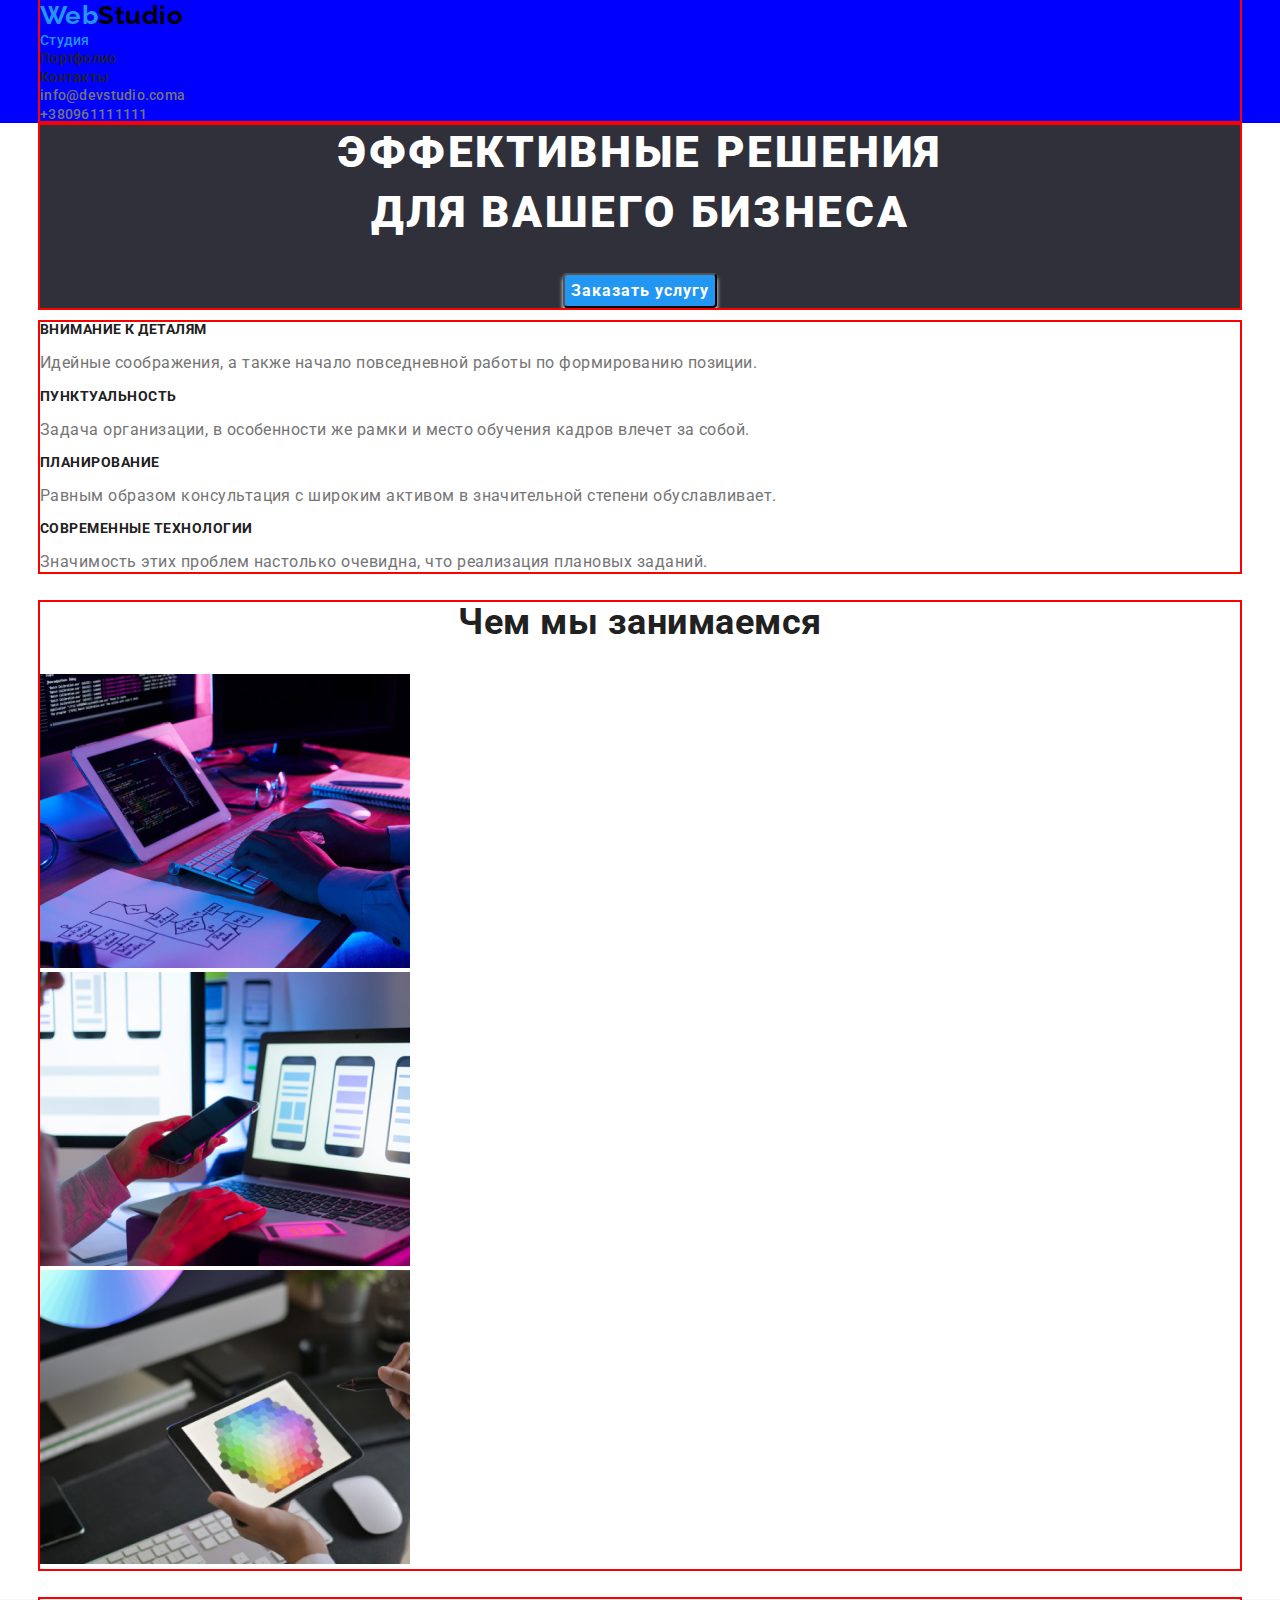
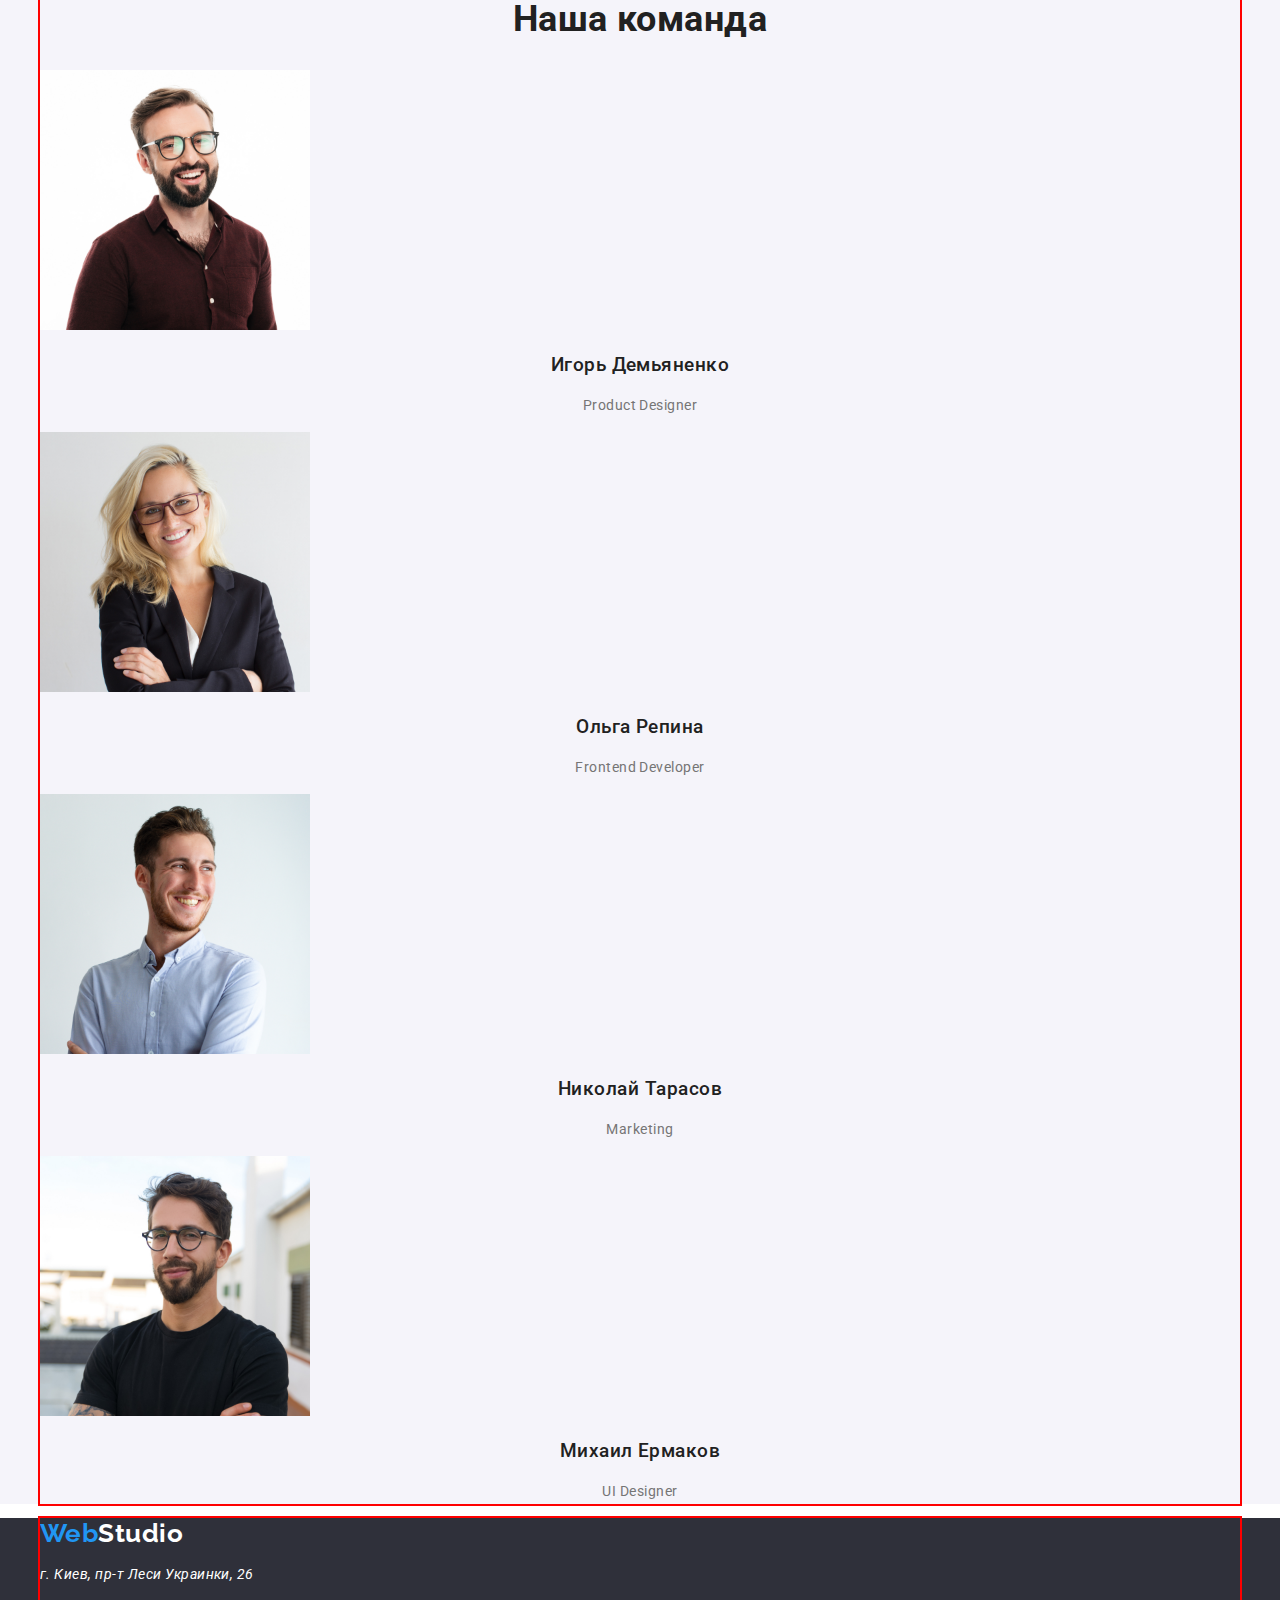
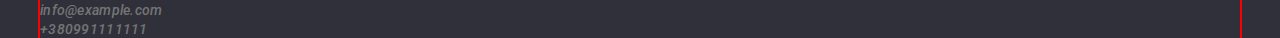
==== index.html @ 837dfc5b "делает первую часть дз 3" ====
<!DOCTYPE html>
<html lang="ru">

<head>
    <meta charset="UTF-8">
    <meta http-equiv="X-UA-Compatible" content="IE=edge">
    <meta name="viewport" content="width=device-width, initial-scale=1.0">
    <title>Document</title>
    <link href="https://fonts.googleapis.com/css2?family=Raleway:wght@700&family=Roboto:wght@400;500;700;900&display=swap"
      rel="stylesheet">

    <link rel="stylesheet" href="https://cdnjs.cloudflare.com/ajax/libs/modern-normalize/0.2.0/modern-normalize.min.css">
    <link rel="preconnect" href="https://fonts.gstatic.com">
    <link rel="stylesheet" href="css/styles.css">
</head>

<body>
    <!--Шапка сайта-->
  <header class="page-header">
    <div class="container">
    <nav>
      <a class="logo" href="./index.html">Web<span class="logo-studio-black">Studio</span></a>
        <ul class="list-nav">
          <li><a class="current" href="./portfolio.html">Студия</a></li>
          <li><a href="./portfolio.html">Портфолио</a></li>
          <li><a href="">Контакты</a></li>
        </ul>
    </nav>
    
        <ul class="contact-nav">
          <li><a href="mailto:info@devstudio.coma">info@devstudio.coma</a></li>
          <li><a href="tel:+380961111111">+380961111111</a></li>
        </ul>
    </div>
  </header>
    <!--Первая секция. Эффективные решения-->
  <main>
    <div class="container">

    <section class="section">
      
      <h1 class="section-hero">Эффективные решения <br />для вашего бизнеса</h1>
				<button class="section-button" type="button" >Заказать услугу</button>
      </div>
    </section>
    <section class="main-section">
            <!--Вторая секция. Наши особености-->
      <div class="container">
            <h2 class="visually-hidden">Наши особености</h2>
        <ul>
          <li>
            <h3 class="main-title">Внимание к деталям</h3>
              <p>
                Идейные соображения, а также начало повседневной работы по формированию позиции.
              </p>
          </li>
          <li>
            <h3 class="main-title">Пунктуальность</h3>
              <p>
                Задача организации, в особенности же рамки и место обучения кадров влечет за собой.
              </p>
          </li>
          <li>
            <h3 class="main-title">Планирование</h3>
              <p>
                Равным образом консультация с широким активом в значительной степени обуславливает.
              </p>
          </li>
          <li>
            <h3 class="main-title">Современные технологии</h3>
              <p>
                Значимость этих проблем настолько очевидна, что реализация плановых заданий.
              </p>
          </li>
        </ul>
      </div>
    </section>
        <!--Третья секция. Чем мы занимаемся-->
    <section >
      <div class="container">
      <h2 class="title-command">Чем мы занимаемся</h2>
        <ul>
          <li>
            <img src="imeges/box.1.png" alt="man working" width="370">
          </li>
          <li>
            <img src="imeges/box.2.png" alt="telephone in hand" width="370">
          </li>
            <li>
          	<img src="imeges/box.3.png" alt="draw in a gadget" width="370">
            </li>
        </ul>
      </div>
    </section>
      <!--Четвёртая секция. Наша команда-->
    <section class="section-command">
      <div class="container">
      <h2  class="title-command">Наша команда</h2>
				<ul>
						<li>
          		<img src="imeges/img.jpg" alt="Designer" width="270">
							<h3 class="title-name">Игорь Демьяненко</h3>
              <p class="list-name">Product Designer</p>
						</li>
						<li>
              <img src="imeges/img(1).jpg" alt="Frontend" width="270">
              <h3 class="title-name">Ольга Репина</h3>
              <p class="list-name">Frontend Developer</p>
						</li>
						<li>
              <img src="imeges/img(2).jpg" alt="Marketing" width="270">
              <h3 class="title-name">Николай Тарасов</h3>
              <p class="list-name">Marketing</p>
						</li>
						<li>
              <img src="imeges/img(3).jpg" alt="Designer" width="270">
              <h3 class="title-name">Михаил Ермаков</h3>
              <p class="list-name">UI Designer</p>
						</li>
				</ul>
      </div>
    </section>
    </main>
    <!--Футер-->
    <footer class="footer-color">
      <div class="container">
      <a class="logo" href="./index.html">Web<span class="logo-studio-white">Studio</span></a>
    
      <address class="contact-nav-color">
        <p>г. Киев, пр-т Леси Украинки, 26</p>
        <ul class="contact-nav footer">
          <li><a href="mailto:info@example.com">info@example.com</a></li>
          <li><a href="tel:+380991111111">+380991111111</a></li>
        </ul>
      </div>
      </address>
    </footer>
</body>

</html>
---- css/styles.css ----
:root {
  --main-text-color: #757575;
  --title-color: #212121;
  --bg-color: #ffffff;
  --accent-link-color: #2196f3;
  --bg-color-section: #2f303a;
  --button-color: #f5f4fa;
  --bg-adress-color: rgba(255, 255, 255, 0.6);
  --logo-header-color: #000;
}



body {
  font-family: "Roboto", sans-serif;
  font-style: normal;
  letter-spacing: 0.03em;
  font-size: 16px;
  font-weight: 400;
  background-color: var(--bg-color);
}


ul {
  padding: 0%;
  margin: 0%;
  list-style: none;
}
/* header */
.logo {
  font-family: Raleway;
  font-style: normal;
  font-weight: 700;
  font-size: 26px;
  line-height: 1.19;
  text-decoration: none;
  color: var(--accent-link-color);
}

.container {
  margin-left:  auto;
  margin-right: auto;
  width: 1200px;
  outline: 2px solid red;

}

.page-header {
  background-color: blue;
}

.logo-studio-black {
  color: var(--logo-header-color);
}

.logo-studio-white {
  color: var(--bg-color);
}

.list-nav a,
.contact-nav a {
  font-weight: 500;
  font-size: 14px;
  line-height: 1.14;
  letter-spacing: 0.02em;
  text-decoration-line: none;
}

.list-nav a {
  color: var(--title-color);
}

.contact-nav a {
  color: var(--main-text-color);
}

.visually-hidden {
  position: absolute !important;
  clip: rect(1px 1px 1px 1px);
  clip: rect(1px, 1px, 1px, 1px);
  padding: 0 !important;
  border: 0 !important;
  height: 1px !important;
  width: 1px !important;
  overflow: hidden;
}

.list-nav a:hover,
.list-nav a:focus {
  color: var(--accent-link-color);
}

.contact-nav a:hover,
.contact-nav a:focus {
  color: var(--accent-link-color);
}

.item-button button:hover,
.item-button button:focus {
  color: var(--bg-color);
  background-color: var(--accent-link-color);
}

.list-nav .current {
  color: var(--accent-link-color);
}

/* main section */
.section {
  background-color: var(--bg-color-section);
  color: var(--bg-color);
}

.section-hero {
  margin-top: 0%;
  margin-bottom: 30px;
  font-weight: 900;
  font-size: 44px;
  line-height: 1.36;
  text-align: center;
  letter-spacing: 0.06em;
  text-transform: uppercase;
}

.section-button {
  margin-left: auto;
  margin-right: auto;
  font-weight: 700;
  line-height: 1.87;
  display: flex;
  align-items: center;
  text-align: center;
  letter-spacing: 0.06em;
  box-shadow: 0px 4px 4px;
  border-radius: 4px;
  color: var(--bg-color);
  background: var(--accent-link-color);
}

.main-section {
  color: var(--main-text-color);
}

.section-command {
  background-color: var(--button-color);
}

.title-command {
  font-weight: 700;
  font-size: 36px;
  line-height: 1.166;
  text-align: center;
  color: var(--title-color);
}

.main-title {
  font-weight: 700;
  font-size: 14px;
  line-height: 1.14;

  text-transform: uppercase;
  color: var(--title-color);
}

.title-name {
  font-weight: 500;
  line-height: 1.187;
  text-align: center;
  color: var(--title-color);
}

.item-name {
  font-weight: 700;
  font-size: 18px;
  line-height: 2;
  letter-spacing: 0.06em;
  color: var(--title-color);
}

.list-name {
  font-size: 14px;
  line-height: 1.71;
  text-align: center;
  color: var(--main-text-color);
}

.item-name > p {
  line-height: 1.87;
  color: var(--main-text-color);
}

/* button  */
.sektion-button [type="button"] {
  font-weight: 700;
  line-height: 1.87;
  display: flex;
  align-items: center;
  text-align: center;
  letter-spacing: 0.06em;
  text-decoration-line: none;
  color: var(--title-color);
  background-color: var(--button-color);
}

button {
  cursor: pointer;
}

.item-button .button {
  display: inline-block;
  font-weight: 500;
  line-height: 1.62;
  text-align: center;
  color: var(--title-color);
  background-color: var(--button-color);
}

.button:hover,
.button:focus {
  color: var(--button-color);
  background-color: var(--accent-link-color);
}
/*footer*/

.footer-color {
  background-color: var(--bg-color-section);
}

.logo p {
  color: var(--button-color);
}

.contact-nav-color p {
  font-size: 14px;
  line-height: 1.71;
  color: var(--bg-color);
}
.contact-nav .footer {
  color: var(--bg-adress-color);
}
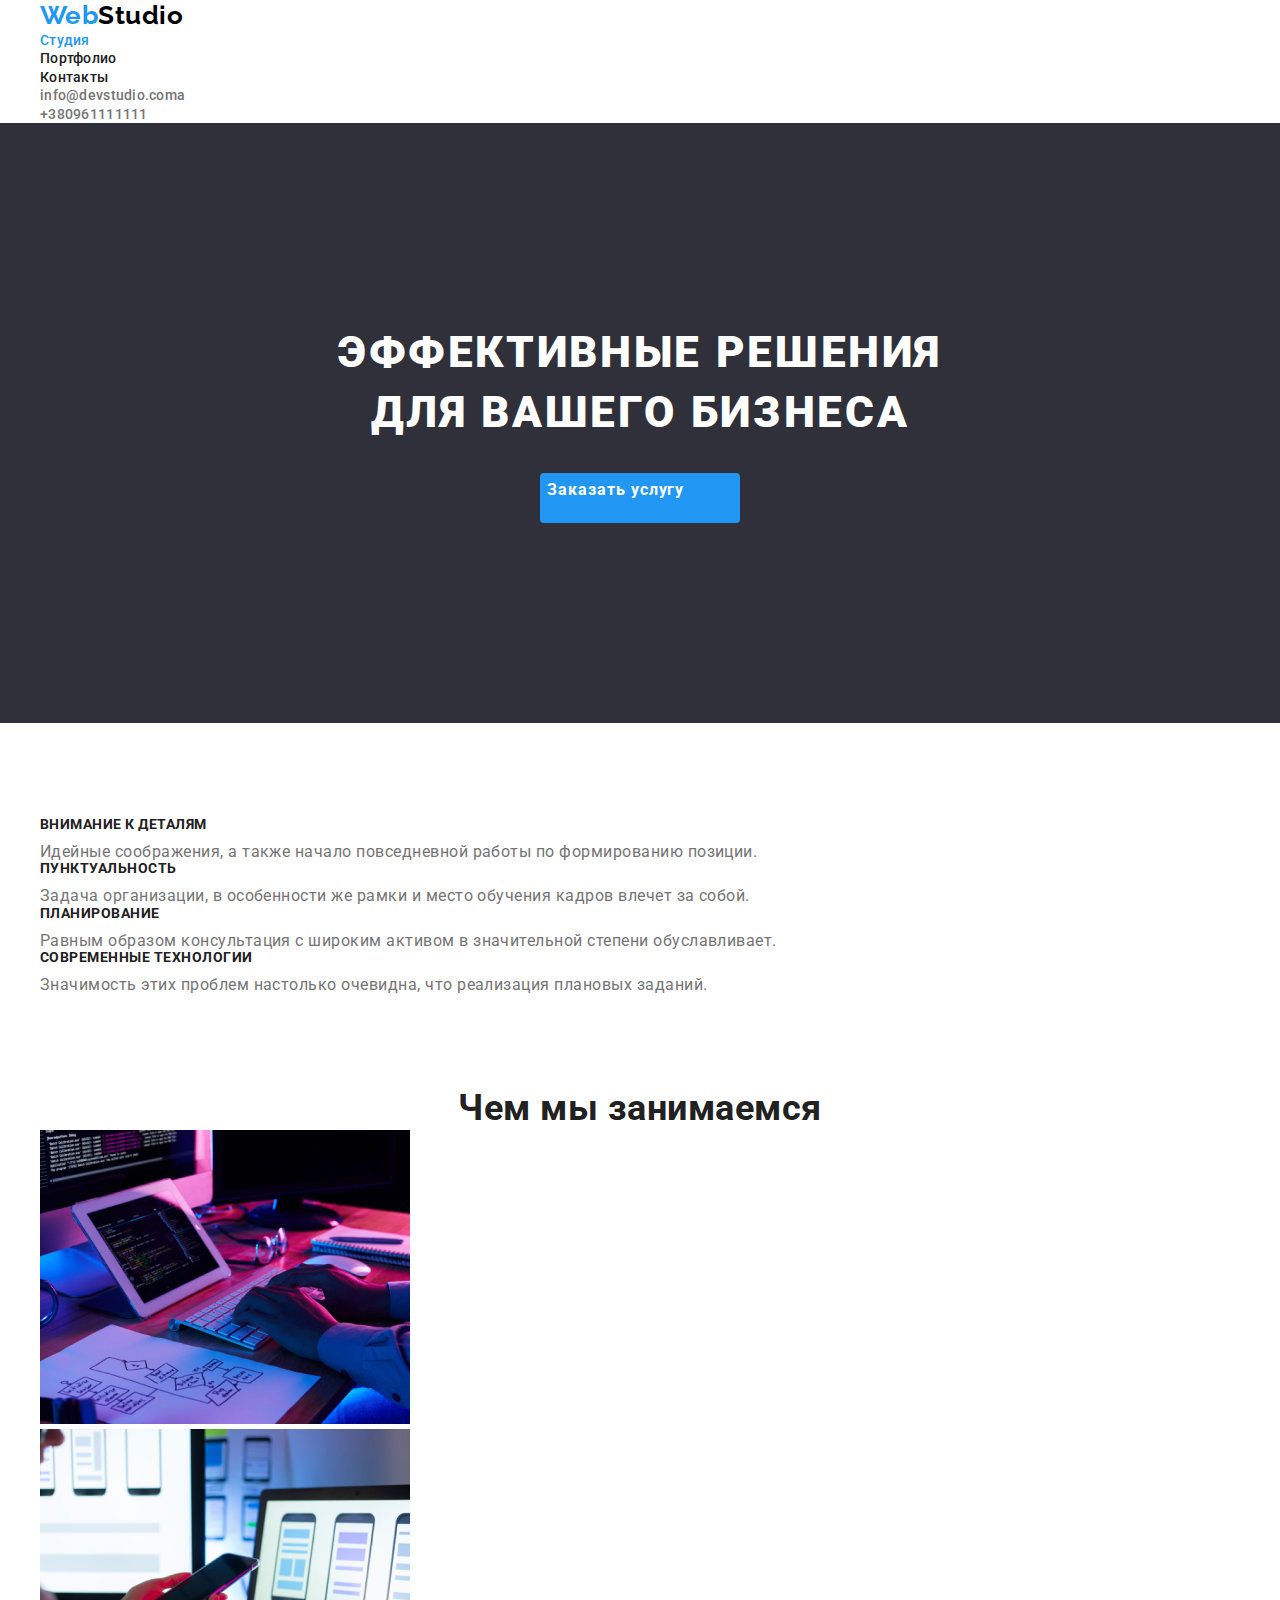
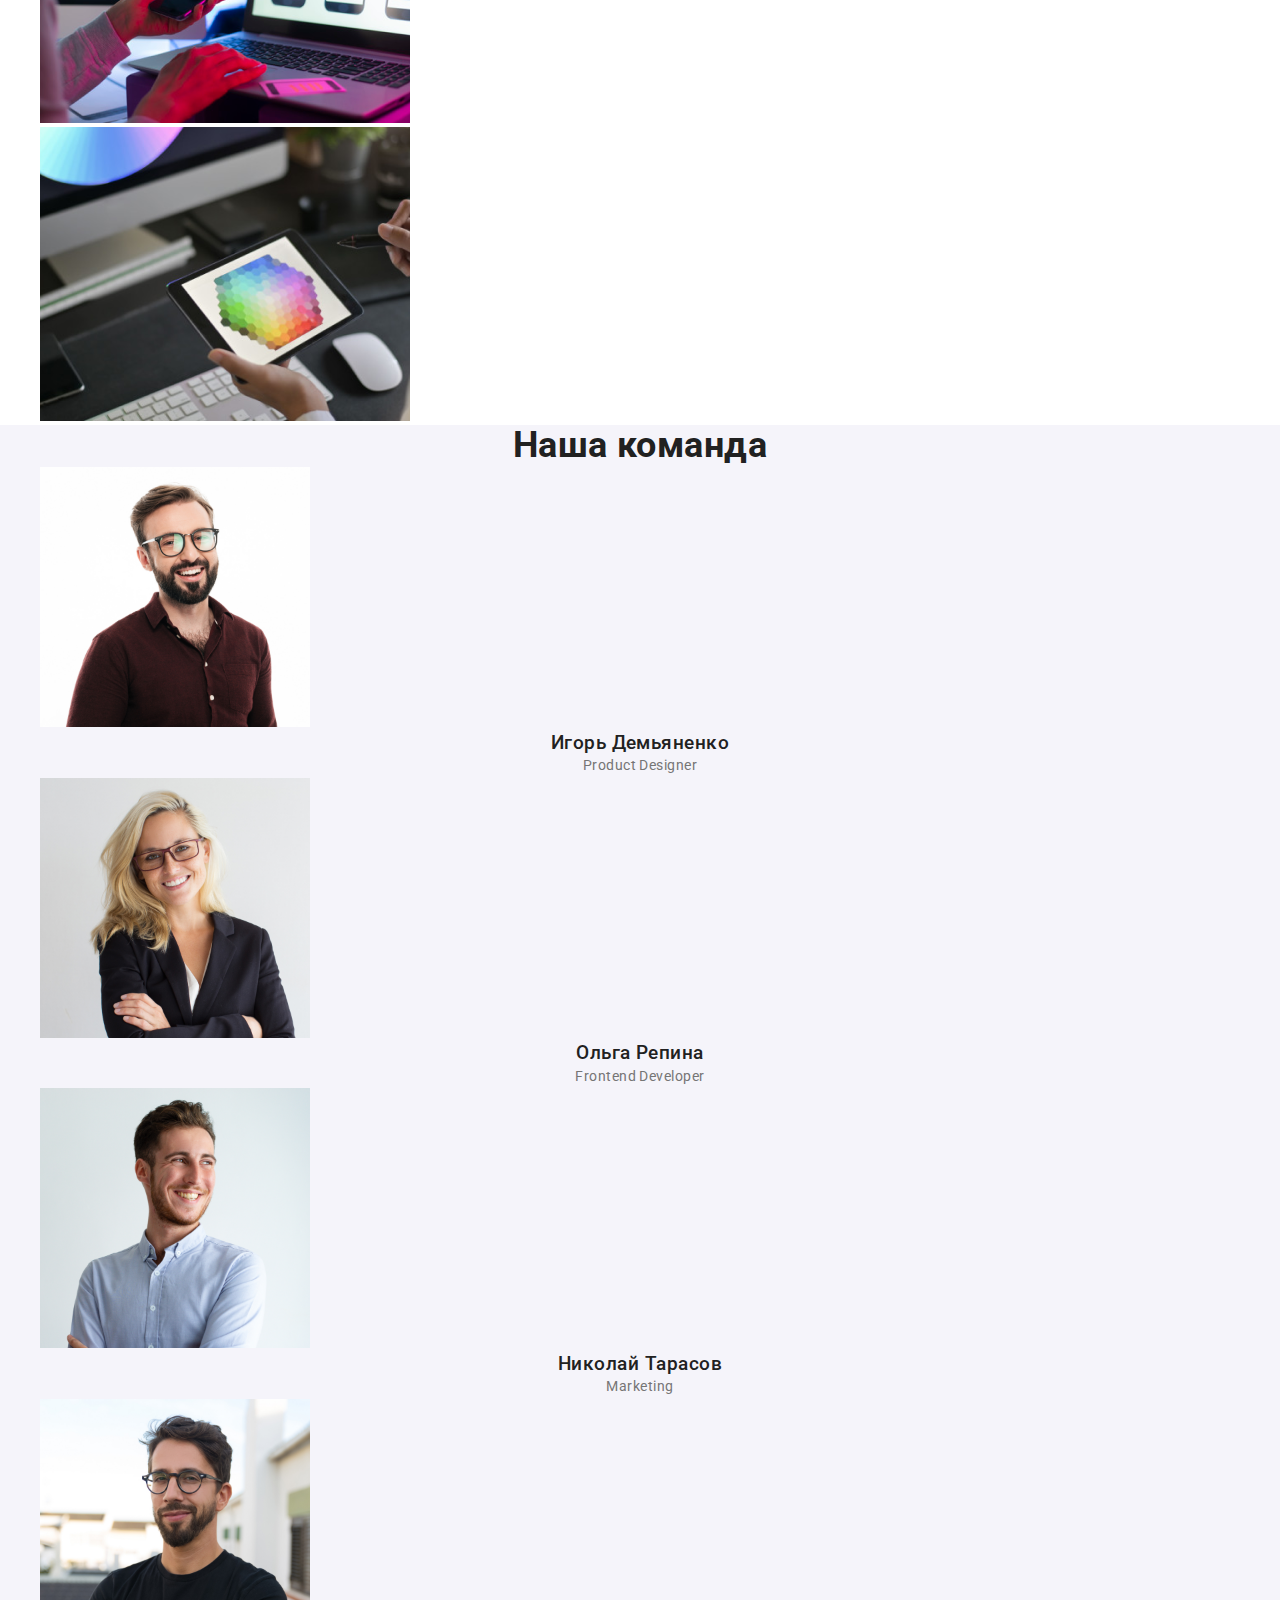
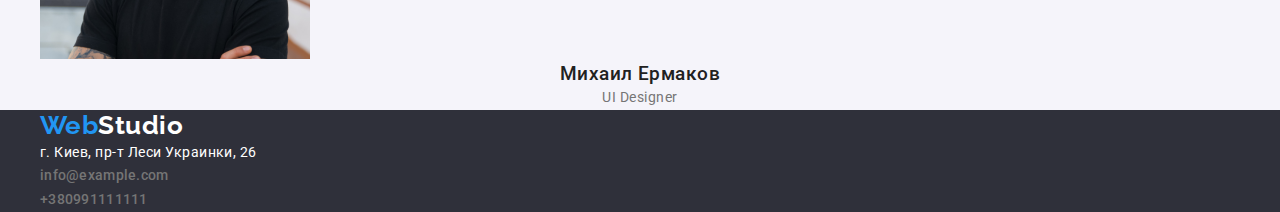
==== commit 9e011f1d: "выполняет первую часть дз 3" ====
--- a/index.html
+++ b/index.html
@@ -35,10 +35,8 @@
   </header>
     <!--Первая секция. Эффективные решения-->
   <main>
-    <div class="container">
-
     <section class="section">
-      
+      <div class="container">
       <h1 class="section-hero">Эффективные решения <br />для вашего бизнеса</h1>
 				<button class="section-button" type="button" >Заказать услугу</button>
       </div>
@@ -50,25 +48,25 @@
         <ul>
           <li>
             <h3 class="main-title">Внимание к деталям</h3>
-              <p>
+              <p class="main-text">
                 Идейные соображения, а также начало повседневной работы по формированию позиции.
               </p>
           </li>
           <li>
             <h3 class="main-title">Пунктуальность</h3>
-              <p>
+              <p class="main-text">
                 Задача организации, в особенности же рамки и место обучения кадров влечет за собой.
               </p>
           </li>
           <li>
             <h3 class="main-title">Планирование</h3>
-              <p>
+              <p class="main-text">
                 Равным образом консультация с широким активом в значительной степени обуславливает.
               </p>
           </li>
           <li>
             <h3 class="main-title">Современные технологии</h3>
-              <p>
+              <p class="main-text">
                 Значимость этих проблем настолько очевидна, что реализация плановых заданий.
               </p>
           </li>
@@ -76,7 +74,7 @@
       </div>
     </section>
         <!--Третья секция. Чем мы занимаемся-->
-    <section >
+    <section class="what-we-do">
       <div class="container">
       <h2 class="title-command">Чем мы занимаемся</h2>
         <ul>
@@ -121,11 +119,11 @@
       </div>
     </section>
     </main>
-    <!--Футер-->
+    <!--Футер адресс-->
     <footer class="footer-color">
       <div class="container">
       <a class="logo" href="./index.html">Web<span class="logo-studio-white">Studio</span></a>
-    
+
       <address class="contact-nav-color">
         <p>г. Киев, пр-т Леси Украинки, 26</p>
         <ul class="contact-nav footer">
--- a/css/styles.css
+++ b/css/styles.css
@@ -22,6 +22,17 @@
   background-color: var(--bg-color);
 }
 
+h1,
+h2,
+h3,
+h4,
+h5,
+h6,
+p {
+  margin-top: 0%;
+  margin-bottom: 0%;
+}
+
 
 ul {
   padding: 0%;
@@ -43,13 +54,8 @@
   margin-left:  auto;
   margin-right: auto;
   width: 1200px;
-  outline: 2px solid red;
-
-}
-
-.page-header {
-  background-color: blue;
-}
+}
+
 
 .logo-studio-black {
   color: var(--logo-header-color);
@@ -109,39 +115,50 @@
 
 /* main section */
 .section {
+  height: 600px;
+  text-align: center;
   background-color: var(--bg-color-section);
   color: var(--bg-color);
 }
 
 .section-hero {
-  margin-top: 0%;
+  display: inline-block;
+  width: 696px;
+  height: 120px;
+  margin-top: 200px;
   margin-bottom: 30px;
   font-weight: 900;
   font-size: 44px;
   line-height: 1.36;
-  text-align: center;
+  
   letter-spacing: 0.06em;
   text-transform: uppercase;
 }
 
 .section-button {
+  display: flex;
+  border: 1px solid transparent;
+  width: 200px;
+  height: 50px;
+  text-align: center;
   margin-left: auto;
   margin-right: auto;
   font-weight: 700;
   line-height: 1.87;
-  display: flex;
-  align-items: center;
-  text-align: center;
-  letter-spacing: 0.06em;
-  box-shadow: 0px 4px 4px;
+  letter-spacing: 0.06em;
   border-radius: 4px;
   color: var(--bg-color);
   background: var(--accent-link-color);
 }
 
+
 .main-section {
-  color: var(--main-text-color);
-}
+  padding-top: 94px;
+  padding-bottom: 94px;
+  color: var(--main-text-color);
+
+}
+
 
 .section-command {
   background-color: var(--button-color);
@@ -156,13 +173,23 @@
 }
 
 .main-title {
+  margin-top: 0%;
+  margin-bottom: 10px;
+
   font-weight: 700;
   font-size: 14px;
   line-height: 1.14;
 
   text-transform: uppercase;
   color: var(--title-color);
-}
+
+}
+.main-text {
+  margin-top: 0%;
+} 
+ .main-text:last-child {
+   margin-bottom: 0%;
+ }
 
 .title-name {
   font-weight: 500;
@@ -232,11 +259,17 @@
   color: var(--button-color);
 }
 
-.contact-nav-color p {
+.contact-nav-color  {
   font-size: 14px;
   line-height: 1.71;
+  font-style: normal;
   color: var(--bg-color);
 }
 .contact-nav .footer {
-  color: var(--bg-adress-color);
-}
+
+  color: var(--bg-adress-color)
+  
+}
+
+
+
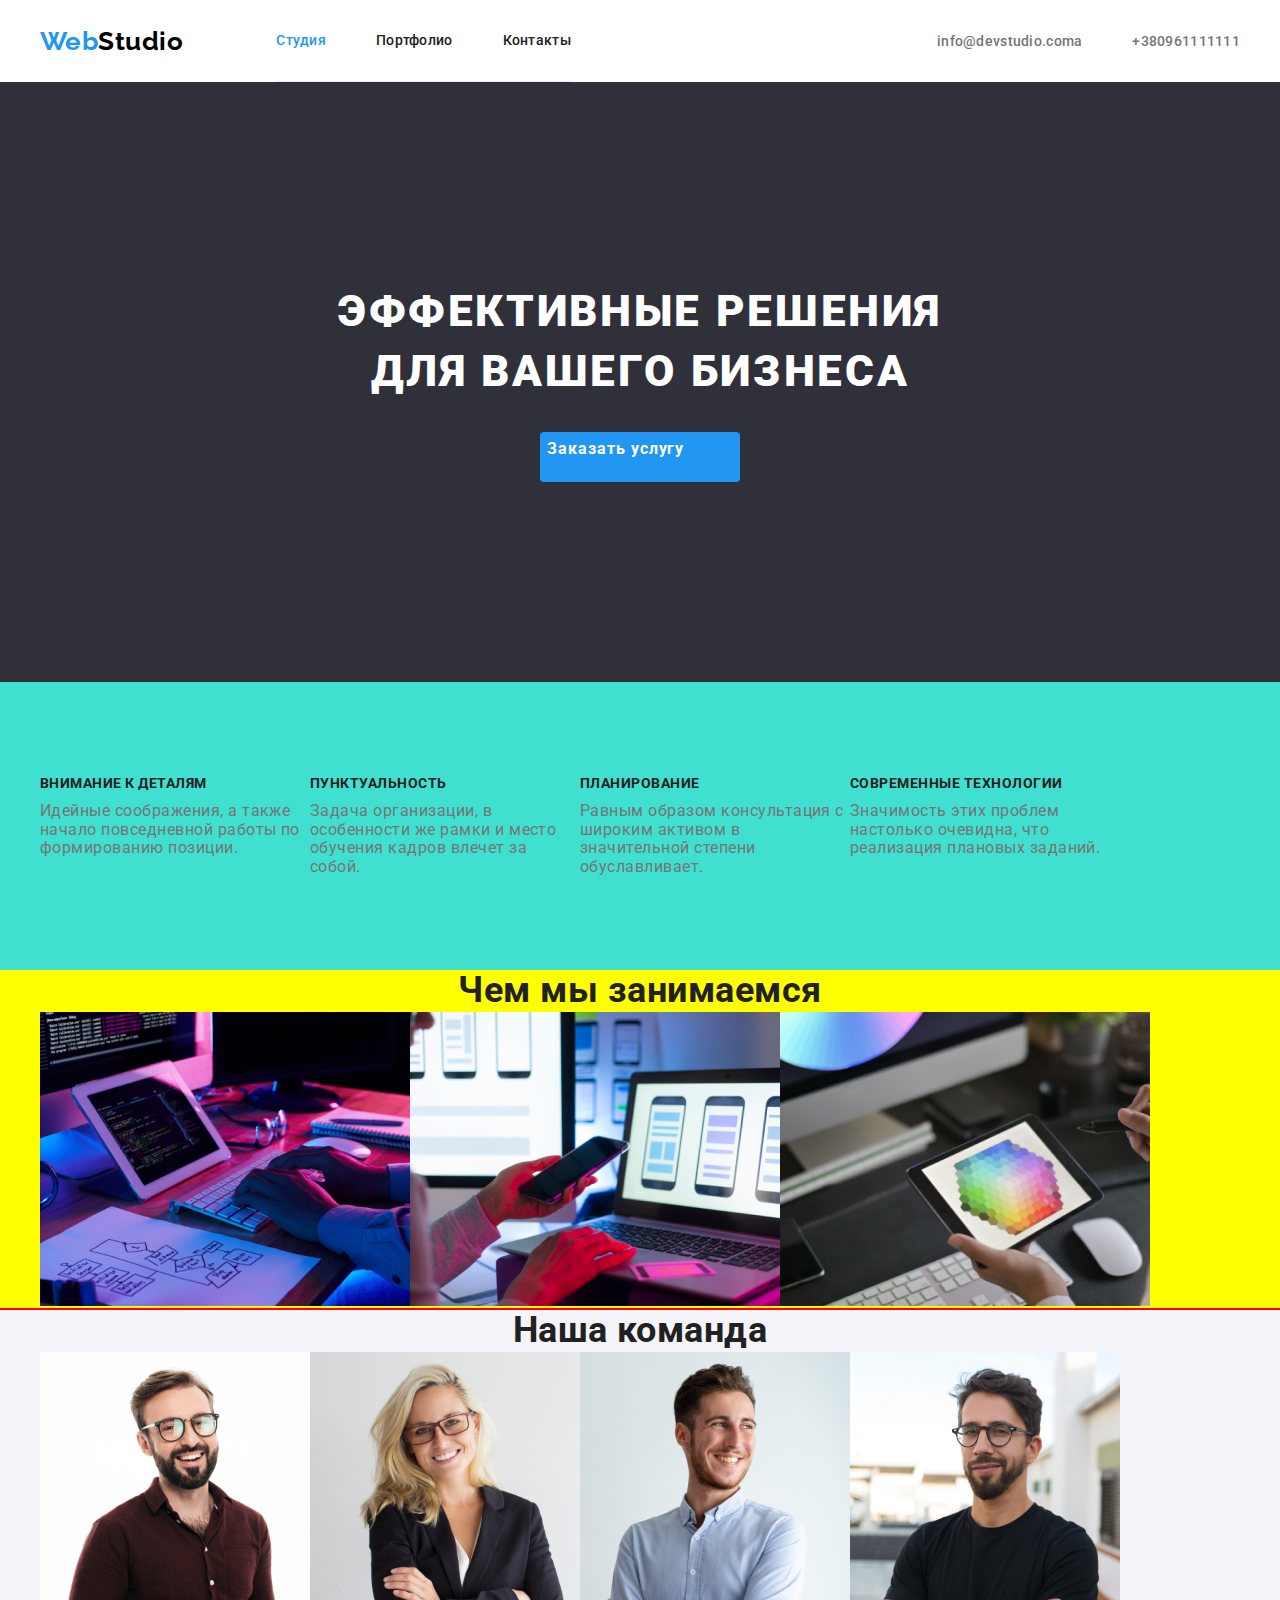
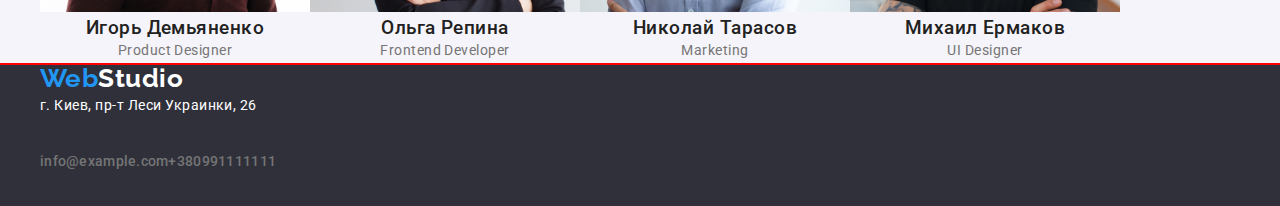
==== commit 8a598345: "делает футер и меин" ====
--- a/index.html
+++ b/index.html
@@ -17,19 +17,19 @@
 <body>
     <!--Шапка сайта-->
   <header class="page-header">
-    <div class="container">
-    <nav>
+    <div class="container header">
+    <nav class="list">
       <a class="logo" href="./index.html">Web<span class="logo-studio-black">Studio</span></a>
-        <ul class="list-nav">
-          <li><a class="current" href="./portfolio.html">Студия</a></li>
-          <li><a href="./portfolio.html">Портфолио</a></li>
-          <li><a href="">Контакты</a></li>
+        <ul class="list-nav flex">
+          <li class="item"><a class="current" href="./portfolio.html" class="link">Студия</a></li>
+          <li class="item"><a href="./portfolio.html" class="link">Портфолио</a></li>
+          <li class="item"><a href="" class="link">Контакты</a></li>
         </ul>
     </nav>
     
-        <ul class="contact-nav">
-          <li><a href="mailto:info@devstudio.coma">info@devstudio.coma</a></li>
-          <li><a href="tel:+380961111111">+380961111111</a></li>
+        <ul class="contact-nav flex">
+          <li class="item"><a href="mailto:info@devstudio.coma" class="link">info@devstudio.coma</a></li>
+          <li class="item"><a href="tel:+380961111111" class="link">+380961111111</a></li>
         </ul>
     </div>
   </header>
@@ -45,26 +45,26 @@
             <!--Вторая секция. Наши особености-->
       <div class="container">
             <h2 class="visually-hidden">Наши особености</h2>
-        <ul>
-          <li>
+        <ul class="main-list">
+          <li class="item">
             <h3 class="main-title">Внимание к деталям</h3>
               <p class="main-text">
                 Идейные соображения, а также начало повседневной работы по формированию позиции.
               </p>
           </li>
-          <li>
+          <li class="item">
             <h3 class="main-title">Пунктуальность</h3>
               <p class="main-text">
                 Задача организации, в особенности же рамки и место обучения кадров влечет за собой.
               </p>
           </li>
-          <li>
+          <li class="item">
             <h3 class="main-title">Планирование</h3>
               <p class="main-text">
                 Равным образом консультация с широким активом в значительной степени обуславливает.
               </p>
           </li>
-          <li>
+          <li class="item">
             <h3 class="main-title">Современные технологии</h3>
               <p class="main-text">
                 Значимость этих проблем настолько очевидна, что реализация плановых заданий.
--- a/css/styles.css
+++ b/css/styles.css
@@ -35,12 +35,19 @@
 
 
 ul {
+  display: flex;
   padding: 0%;
   margin: 0%;
   list-style: none;
 }
 /* header */
+
+/* logo */
 .logo {
+  padding-top: 25px;
+  padding-bottom: 25px;
+  margin-right: 93px;
+
   font-family: Raleway;
   font-style: normal;
   font-weight: 700;
@@ -50,36 +57,93 @@
   color: var(--accent-link-color);
 }
 
+.logo-studio-black {
+  color: var(--logo-header-color);
+}
+
+.logo-studio-white {
+  color: var(--bg-color);
+}
+
 .container {
   margin-left:  auto;
   margin-right: auto;
   width: 1200px;
 }
 
-
-.logo-studio-black {
-  color: var(--logo-header-color);
-}
-
-.logo-studio-white {
-  color: var(--bg-color);
-}
-
-.list-nav a,
+.header {
+  display: flex;
+  align-items: center;
+}
+
+.list {
+  display: flex;
+}
+
+.main-list {
+  display: flex;
+  flex-wrap: wrap;
+  
+}
+
+.main-list .item {
+  width: 270px;
+}
+
+
+
+
 .contact-nav a {
   font-weight: 500;
   font-size: 14px;
   line-height: 1.14;
   letter-spacing: 0.02em;
   text-decoration-line: none;
+  color: var(--main-text-color);
+}
+
+.contact-nav {
+  display: flex;
+  padding-top: 32px;
+  padding-bottom: 32px;
+  margin-left: auto;
+}
+
+.contact-nav .item +.item {
+  margin-left: 50px;
 }
 
 .list-nav a {
-  color: var(--title-color);
-}
-
-.contact-nav a {
-  color: var(--main-text-color);
+  display: flex;
+  padding-top: 32px;
+  padding-bottom: 32px;
+
+  font-weight: 500;
+  font-size: 14px;
+  line-height: 1.14;
+  letter-spacing: 0.02em;
+  text-decoration-line: none;
+  color: var(--title-color);
+}
+
+
+.list-nav {
+  display: flex;
+  max-width: 100%;
+  border-bottom: 1px solid #ececec;
+}
+
+/*.list-nav .item,
+.contact-nav .item {
+  margin-right: 50px;
+}
+
+.list-nav .item:last-child {
+  margin-right: 0%;
+}*/
+
+.list-nav .item +.item {
+  margin-left: 50px;
 }
 
 .visually-hidden {
@@ -151,17 +215,30 @@
   background: var(--accent-link-color);
 }
 
+/*.section-button:hover,
+.section-button:focus {
+  color: var(--bg-color);
+  background-color: var(--accent-link-color);
+
+}*/
+
 
 .main-section {
   padding-top: 94px;
   padding-bottom: 94px;
   color: var(--main-text-color);
-
+  background-color: turquoise;
+
+} 
+
+.what-we-do {
+  background-color: yellow;
 }
 
 
 .section-command {
   background-color: var(--button-color);
+  outline: 2px solid red
 }
 
 .title-command {
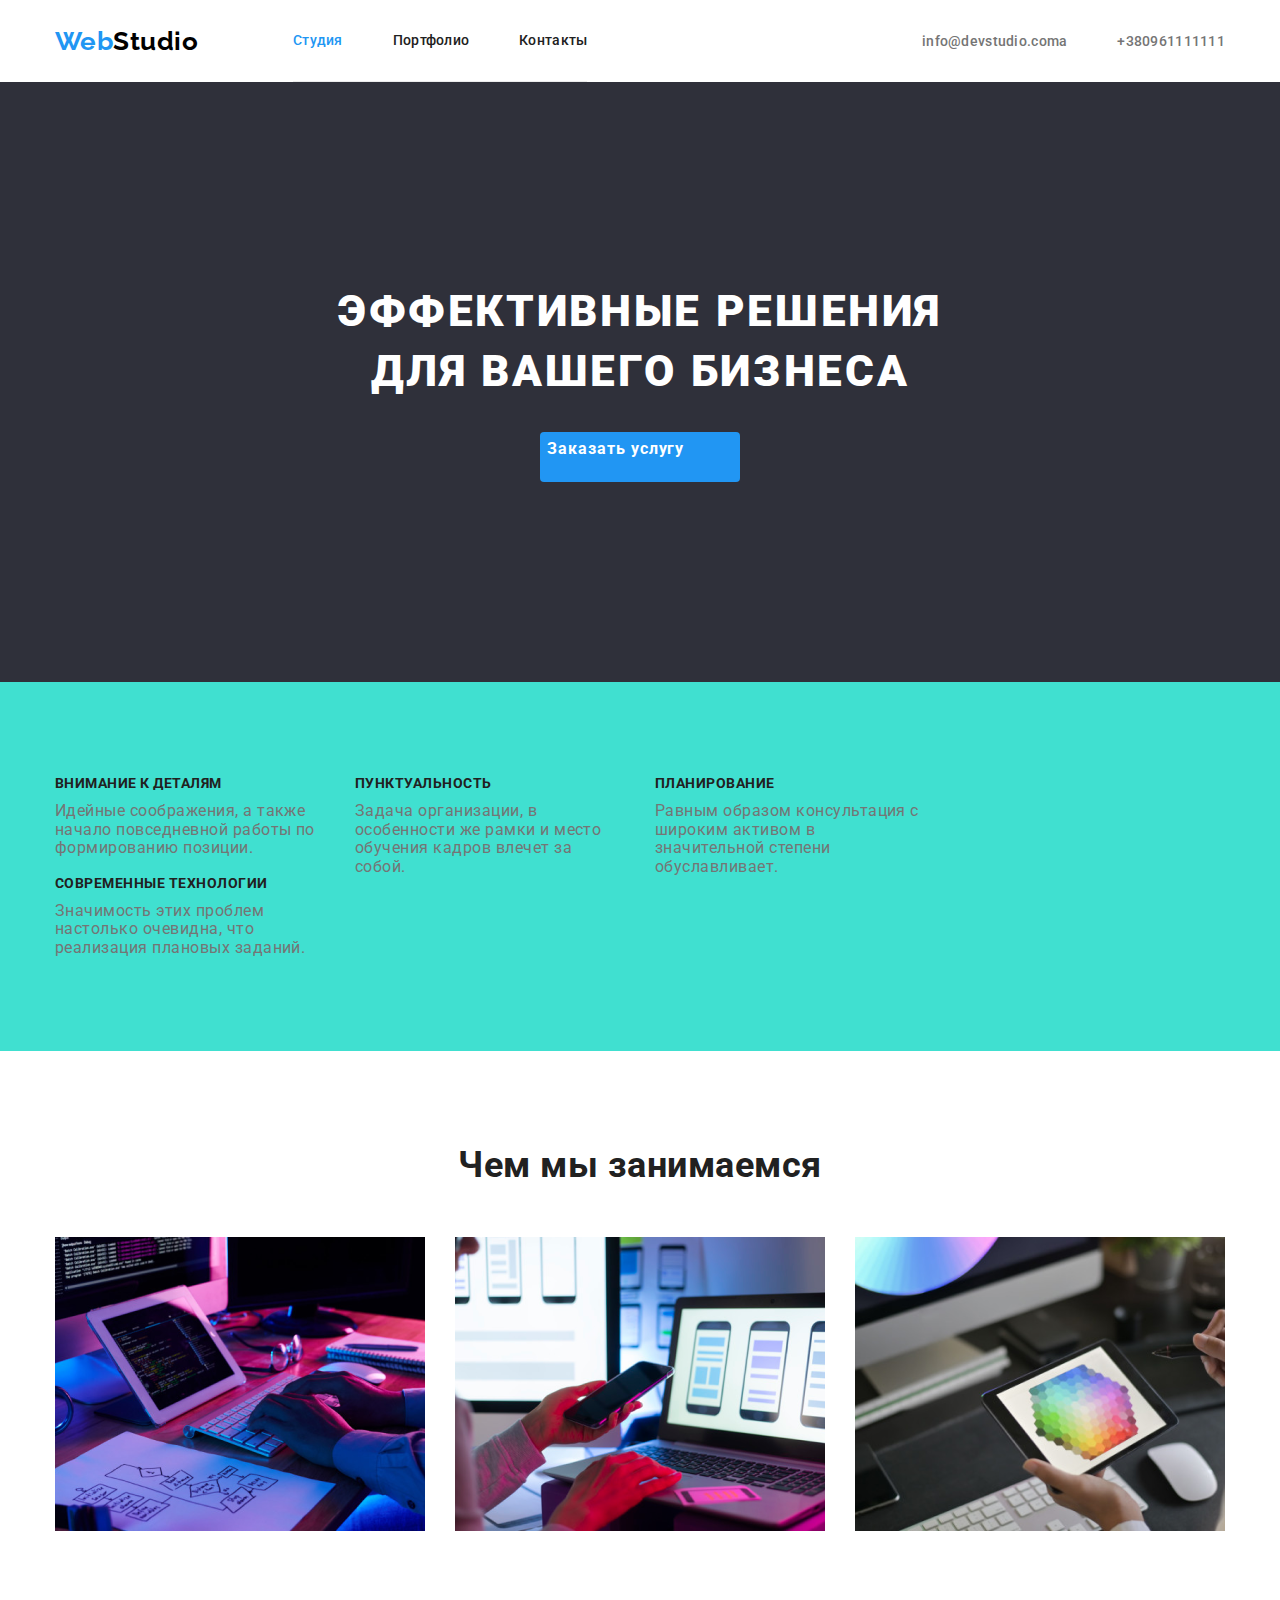
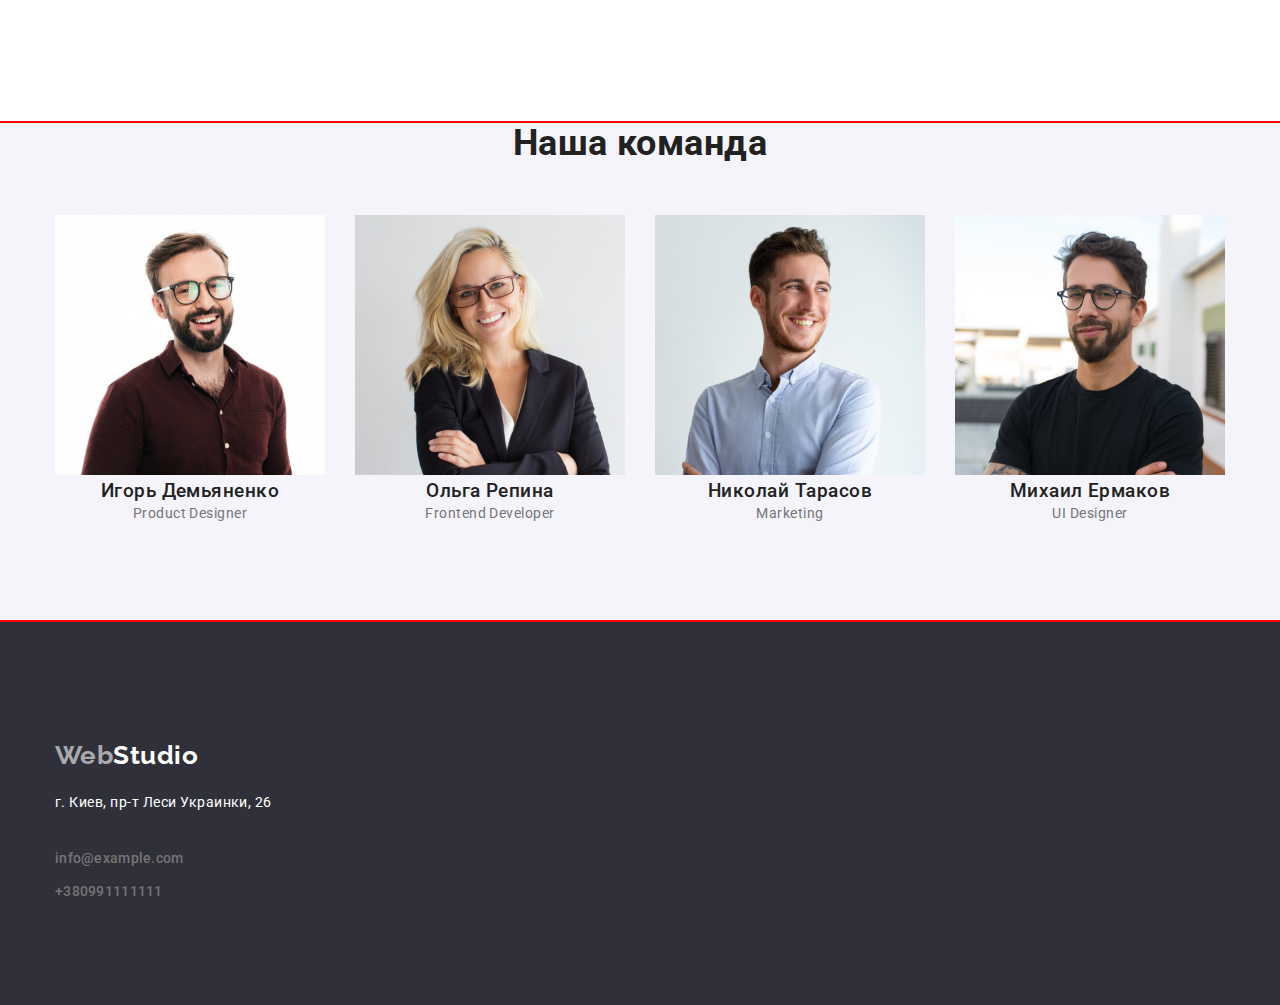
==== commit fcea840e: "делает портфолио" ====
--- a/index.html
+++ b/index.html
@@ -19,7 +19,7 @@
   <header class="page-header">
     <div class="container header">
     <nav class="list">
-      <a class="logo" href="./index.html">Web<span class="logo-studio-black">Studio</span></a>
+      <a class="logo header" href="./index.html">Web<span class="logo-studio-black">Studio</span></a>
         <ul class="list-nav flex">
           <li class="item"><a class="current" href="./portfolio.html" class="link">Студия</a></li>
           <li class="item"><a href="./portfolio.html" class="link">Портфолио</a></li>
@@ -78,13 +78,13 @@
       <div class="container">
       <h2 class="title-command">Чем мы занимаемся</h2>
         <ul>
-          <li>
+          <li class="link-gadget">
             <img src="imeges/box.1.png" alt="man working" width="370">
           </li>
-          <li>
+          <li class="link-gadget">
             <img src="imeges/box.2.png" alt="telephone in hand" width="370">
           </li>
-            <li>
+            <li class="link-command">
           	<img src="imeges/box.3.png" alt="draw in a gadget" width="370">
             </li>
         </ul>
@@ -95,22 +95,22 @@
       <div class="container">
       <h2  class="title-command">Наша команда</h2>
 				<ul>
-						<li>
+						<li class="link-command">
           		<img src="imeges/img.jpg" alt="Designer" width="270">
 							<h3 class="title-name">Игорь Демьяненко</h3>
               <p class="list-name">Product Designer</p>
 						</li>
-						<li>
+						<li class="link-command">
               <img src="imeges/img(1).jpg" alt="Frontend" width="270">
               <h3 class="title-name">Ольга Репина</h3>
               <p class="list-name">Frontend Developer</p>
 						</li>
-						<li>
+						<li class="link-command">
               <img src="imeges/img(2).jpg" alt="Marketing" width="270">
               <h3 class="title-name">Николай Тарасов</h3>
               <p class="list-name">Marketing</p>
 						</li>
-						<li>
+						<li class="link-command">
               <img src="imeges/img(3).jpg" alt="Designer" width="270">
               <h3 class="title-name">Михаил Ермаков</h3>
               <p class="list-name">UI Designer</p>
@@ -121,15 +121,16 @@
     </main>
     <!--Футер адресс-->
     <footer class="footer-color">
-      <div class="container">
-      <a class="logo" href="./index.html">Web<span class="logo-studio-white">Studio</span></a>
-
+      <div class="container footer-list">
+      <a  href="./index.html" class="logo footer">Web<span class="logo-studio-white">Studio</span></a>
+    
       <address class="contact-nav-color">
         <p>г. Киев, пр-т Леси Украинки, 26</p>
         <ul class="contact-nav footer">
-          <li><a href="mailto:info@example.com">info@example.com</a></li>
-          <li><a href="tel:+380991111111">+380991111111</a></li>
+          <li class="link-footer"><a href="mailto:info@example.com">info@example.com</a></li>
+          <li class="link-footer"><a href="tel:+380991111111">+380991111111</a></li>
         </ul>
+      
       </div>
       </address>
     </footer>
--- a/css/styles.css
+++ b/css/styles.css
@@ -42,12 +42,9 @@
 }
 /* header */
 
-/* logo */
-.logo {
-  padding-top: 25px;
-  padding-bottom: 25px;
-  margin-right: 93px;
-
+/* logo */ 
+
+.logo  {
   font-family: Raleway;
   font-style: normal;
   font-weight: 700;
@@ -57,6 +54,13 @@
   color: var(--accent-link-color);
 }
 
+.list .logo  {
+  width: 145px;
+  padding-top: 25px;
+  padding-bottom: 25px;
+  margin-right: 93px;
+}
+
 .logo-studio-black {
   color: var(--logo-header-color);
 }
@@ -66,12 +70,14 @@
 }
 
 .container {
+  width: 1200px;
+  padding-left: 15px;
+  padding-right: 15px;
   margin-left:  auto;
   margin-right: auto;
-  width: 1200px;
-}
-
-.header {
+}
+
+.page-header .container  {
   display: flex;
   align-items: center;
 }
@@ -88,10 +94,8 @@
 
 .main-list .item {
   width: 270px;
-}
-
-
-
+  margin-right: 30px;
+}
 
 .contact-nav a {
   font-weight: 500;
@@ -114,7 +118,7 @@
 }
 
 .list-nav a {
-  display: flex;
+  display: block;
   padding-top: 32px;
   padding-bottom: 32px;
 
@@ -133,18 +137,10 @@
   border-bottom: 1px solid #ececec;
 }
 
-/*.list-nav .item,
-.contact-nav .item {
-  margin-right: 50px;
-}
-
-.list-nav .item:last-child {
-  margin-right: 0%;
-}*/
-
 .list-nav .item +.item {
   margin-left: 50px;
-}
+} 
+
 
 .visually-hidden {
   position: absolute !important;
@@ -162,8 +158,8 @@
   color: var(--accent-link-color);
 }
 
-.contact-nav a:hover,
-.contact-nav a:focus {
+.contact-nav :hover,
+.contact-nav :focus {
   color: var(--accent-link-color);
 }
 
@@ -215,13 +211,6 @@
   background: var(--accent-link-color);
 }
 
-/*.section-button:hover,
-.section-button:focus {
-  color: var(--bg-color);
-  background-color: var(--accent-link-color);
-
-}*/
-
 
 .main-section {
   padding-top: 94px;
@@ -231,9 +220,6 @@
 
 } 
 
-.what-we-do {
-  background-color: yellow;
-}
 
 
 .section-command {
@@ -248,6 +234,33 @@
   text-align: center;
   color: var(--title-color);
 }
+ 
+.title-command {
+  margin-top: 94px;
+  margin-bottom: 50px;
+}
+
+
+.link-gadget {
+  width: 370px;
+  margin-right: 30px;
+}
+
+.link-gadget:last-child {
+  margin-right: 0%;
+}
+
+.link-command {
+  width: 270px;
+  margin-right: 30px;
+  margin-bottom: 94px;
+}
+
+.link-command:last-child {
+  margin-right: 0%;
+}
+
+
 
 .main-title {
   margin-top: 0%;
@@ -312,14 +325,30 @@
   cursor: pointer;
 }
 
-.item-button .button {
+.list-button .button {
   display: inline-block;
   font-weight: 500;
   line-height: 1.62;
   text-align: center;
+  justify-content: center;
   color: var(--title-color);
   background-color: var(--button-color);
 }
+
+.item-button {
+  display: flex;
+  margin-right: 8px;
+  margin-top: 94px;
+  margin-bottom: 50px;
+  
+
+}
+
+/*.item-buttom {
+  display: flex;
+  margin-right: 8px;
+}
+*/
 
 .button:hover,
 .button:focus {
@@ -330,10 +359,24 @@
 
 .footer-color {
   background-color: var(--bg-color-section);
-}
-
-.logo p {
-  color: var(--button-color);
+  
+}
+
+
+.footer-list .logo {
+  display: block;
+  width: 145px;
+  margin-top: 60px;
+  margin-bottom: 20px;
+}
+.link-footer {
+  margin-bottom: 9px;
+}
+
+.footer-color .container {
+  display: block;
+  padding-top: 60px;
+  padding-bottom: 60px;
 }
 
 .contact-nav-color  {
@@ -342,11 +385,46 @@
   font-style: normal;
   color: var(--bg-color);
 }
-.contact-nav .footer {
+
+.contakt-nav .link-footer {
+  display: block;
+  padding-top: 9px;
+}
+
+.contact-nav-color p {
+  width: 231px;
+
+  
+}
+
+.footer-list .footer {
+  display: block;
+  flex-direction: column;
 
   color: var(--bg-adress-color)
-  
-}
-
-
-
+}
+
+.footer-list {
+  display: block;
+  
+}
+
+.list-portfolio {
+  display: flex;
+  flex-wrap: wrap;
+}
+
+.item-portfolio {
+  width: 370px;
+  margin-right: 30px;
+  margin-bottom: 30px;
+}
+
+.item-portfolio:nth-child(3n) {
+  margin-right: 0%;
+}
+
+.item-portfolio:nth-last-child(-n + 3)
+{
+  margin-bottom: 0%;
+}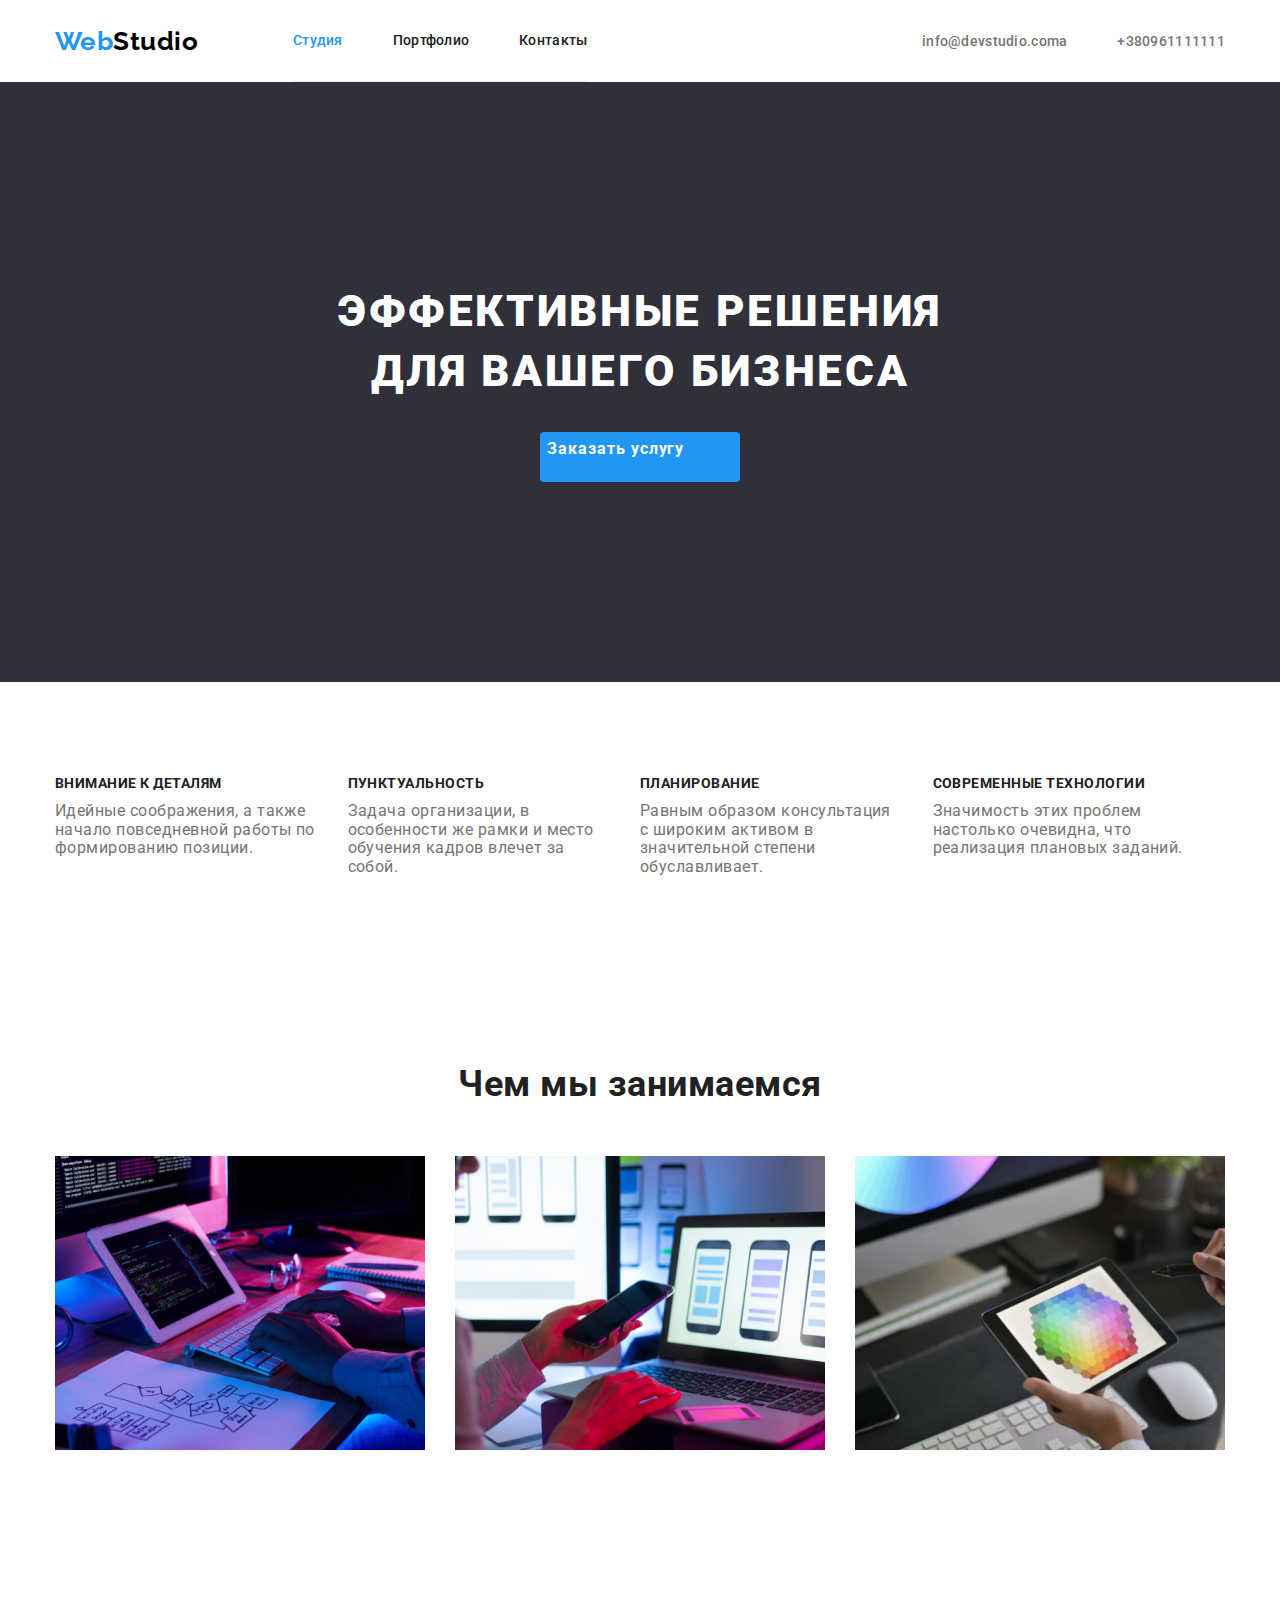
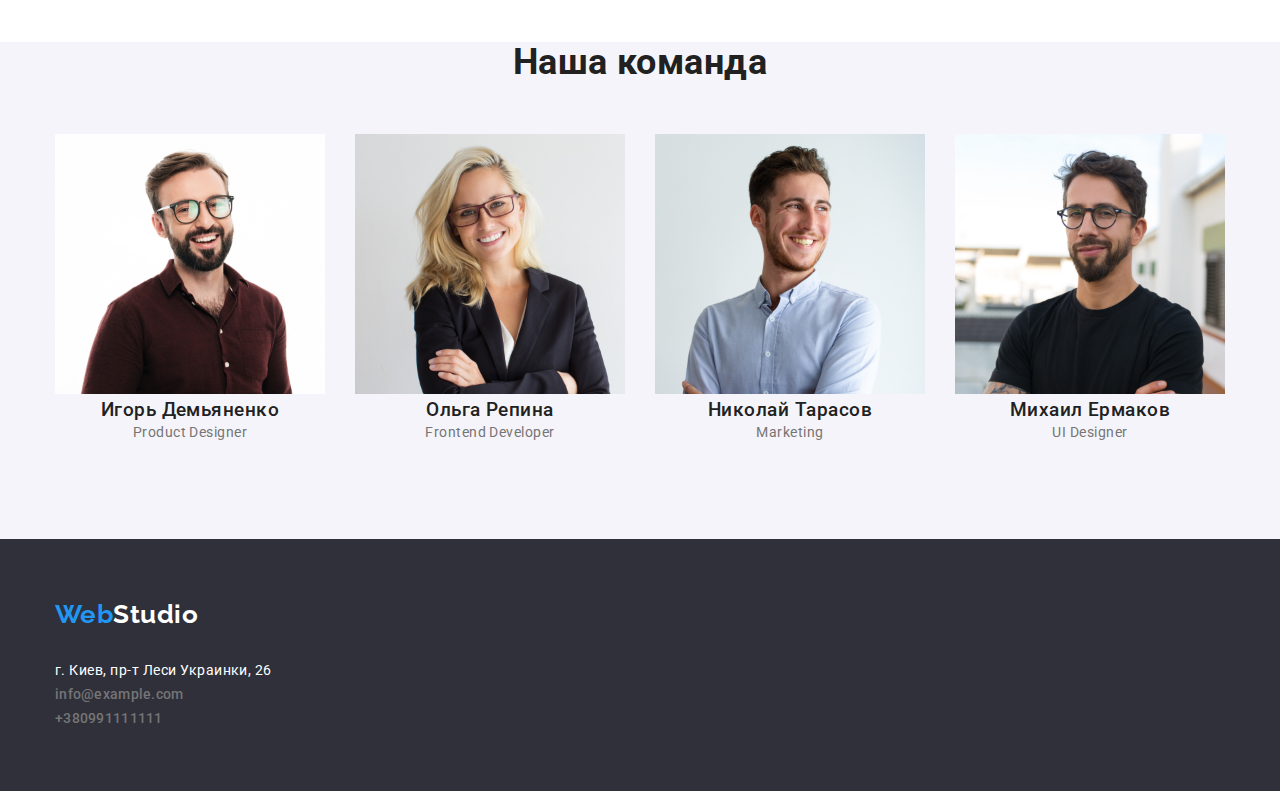
==== commit 7a38e8c9: "закончила дз 3" ====
--- a/index.html
+++ b/index.html
@@ -26,11 +26,12 @@
           <li class="item"><a href="" class="link">Контакты</a></li>
         </ul>
     </nav>
-    
+        <div class="contact-item">
         <ul class="contact-nav flex">
           <li class="item"><a href="mailto:info@devstudio.coma" class="link">info@devstudio.coma</a></li>
           <li class="item"><a href="tel:+380961111111" class="link">+380961111111</a></li>
         </ul>
+        </div>
     </div>
   </header>
     <!--Первая секция. Эффективные решения-->
@@ -122,15 +123,15 @@
     <!--Футер адресс-->
     <footer class="footer-color">
       <div class="container footer-list">
-      <a  href="./index.html" class="logo footer">Web<span class="logo-studio-white">Studio</span></a>
-    
-      <address class="contact-nav-color">
-        <p>г. Киев, пр-т Леси Украинки, 26</p>
-        <ul class="contact-nav footer">
-          <li class="link-footer"><a href="mailto:info@example.com">info@example.com</a></li>
-          <li class="link-footer"><a href="tel:+380991111111">+380991111111</a></li>
-        </ul>
-      
+      <a class="logo" href="./index.html" >Web<span class="logo-studio-white">Studio</span></a>
+        <div class="addres-footer">
+        <address class="contact-nav-color">
+          <p>г. Киев, пр-т Леси Украинки, 26</p>
+          <ul class="contact-nav footer">
+            <li class="link-footer"><a href="mailto:info@example.com">info@example.com</a></li>
+            <li class="link-footer"><a href="tel:+380991111111">+380991111111</a></li>
+          </ul>
+        </div>  
       </div>
       </address>
     </footer>
--- a/css/styles.css
+++ b/css/styles.css
@@ -88,7 +88,7 @@
 
 .main-list {
   display: flex;
-  flex-wrap: wrap;
+  flex-wrap: nowrap;
   
 }
 
@@ -106,7 +106,7 @@
   color: var(--main-text-color);
 }
 
-.contact-nav {
+.contact-item {
   display: flex;
   padding-top: 32px;
   padding-bottom: 32px;
@@ -216,7 +216,6 @@
   padding-top: 94px;
   padding-bottom: 94px;
   color: var(--main-text-color);
-  background-color: turquoise;
 
 } 
 
@@ -224,7 +223,7 @@
 
 .section-command {
   background-color: var(--button-color);
-  outline: 2px solid red
+
 }
 
 .title-command {
@@ -325,35 +324,38 @@
   cursor: pointer;
 }
 
-.list-button .button {
+.list-button .item-button {
   display: inline-block;
   font-weight: 500;
   line-height: 1.62;
   text-align: center;
   justify-content: center;
+  border: 1px solid transparent;
   color: var(--title-color);
   background-color: var(--button-color);
 }
+
 
 .item-button {
   display: flex;
   margin-right: 8px;
   margin-top: 94px;
   margin-bottom: 50px;
-  
-
-}
-
-/*.item-buttom {
-  display: flex;
-  margin-right: 8px;
-}
-*/
+}
+
+
 
 .button:hover,
 .button:focus {
   color: var(--button-color);
   background-color: var(--accent-link-color);
+  
+}
+
+.button:active {
+  color: var(--button-color);
+  background-color: var(--accent-link-color);
+  
 }
 /*footer*/
 
@@ -366,18 +368,15 @@
 .footer-list .logo {
   display: block;
   width: 145px;
-  margin-top: 60px;
+  padding-top: 60px;
   margin-bottom: 20px;
 }
-.link-footer {
-  margin-bottom: 9px;
-}
-
-.footer-color .container {
+
+/*.footer-color .container {
   display: block;
   padding-top: 60px;
   padding-bottom: 60px;
-}
+}*/
 
 .contact-nav-color  {
   font-size: 14px;
@@ -386,16 +385,20 @@
   color: var(--bg-color);
 }
 
-.contakt-nav .link-footer {
+/*.contakt-nav .link-footer {
   display: block;
   padding-top: 9px;
-}
-
-.contact-nav-color p {
+  
+}*/
+
+
+.addres-footer {
   width: 231px;
-
-  
-}
+  display: block;
+  padding-top: 9px;
+  padding-bottom: 60px;
+}
+
 
 .footer-list .footer {
   display: block;
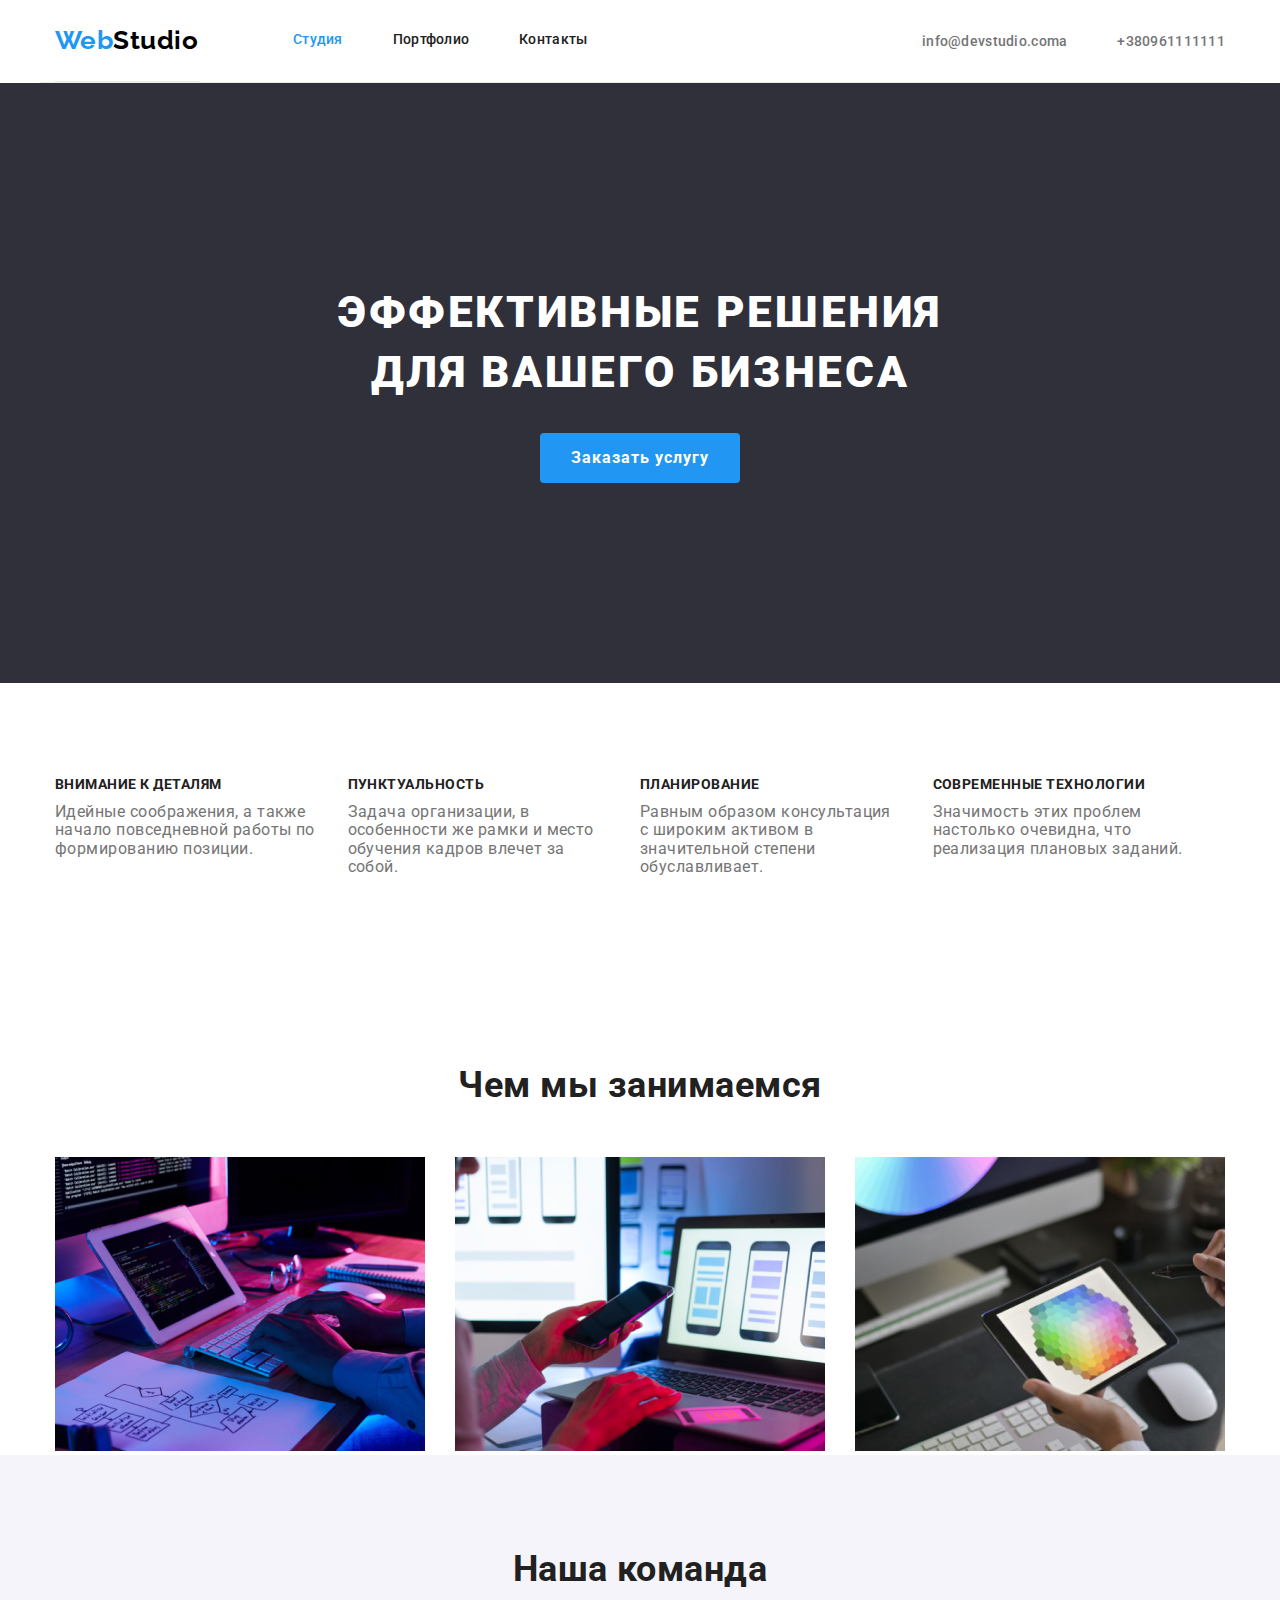
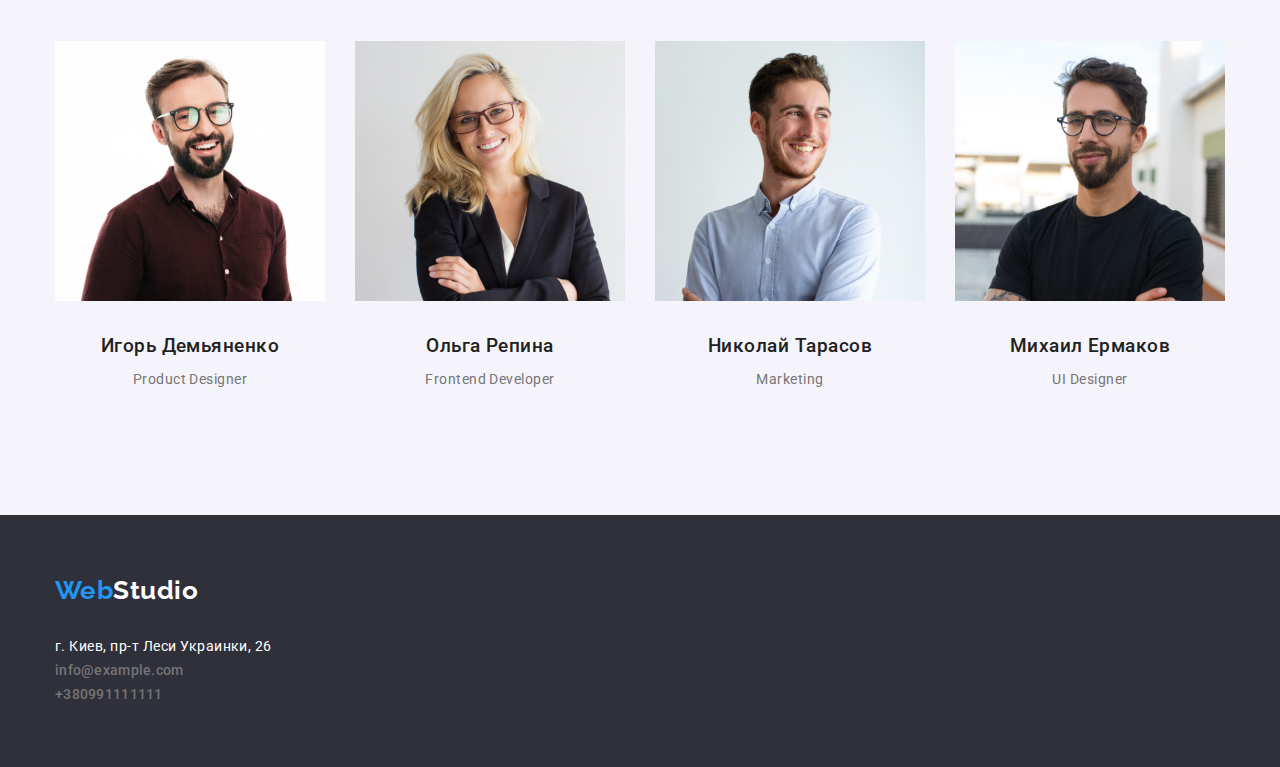
==== commit a84c09f1: "делает корректировку дз" ====
--- a/index.html
+++ b/index.html
@@ -21,7 +21,7 @@
     <nav class="list">
       <a class="logo header" href="./index.html">Web<span class="logo-studio-black">Studio</span></a>
         <ul class="list-nav flex">
-          <li class="item"><a class="current" href="./portfolio.html" class="link">Студия</a></li>
+          <li class="item"><a class="current" href="./portfolio.html">Студия</a></li>
           <li class="item"><a href="./portfolio.html" class="link">Портфолио</a></li>
           <li class="item"><a href="" class="link">Контакты</a></li>
         </ul>
@@ -42,8 +42,8 @@
 				<button class="section-button" type="button" >Заказать услугу</button>
       </div>
     </section>
-    <section class="main-section">
-            <!--Вторая секция. Наши особености-->
+    <!--Вторая секция. Наши особености-->
+    <section class="main-section">    
       <div class="container">
             <h2 class="visually-hidden">Наши особености</h2>
         <ul class="main-list">
@@ -85,7 +85,7 @@
           <li class="link-gadget">
             <img src="imeges/box.2.png" alt="telephone in hand" width="370">
           </li>
-            <li class="link-command">
+            <li class="link-gadget">
           	<img src="imeges/box.3.png" alt="draw in a gadget" width="370">
             </li>
         </ul>
@@ -95,24 +95,24 @@
     <section class="section-command">
       <div class="container">
       <h2  class="title-command">Наша команда</h2>
-				<ul>
+				<ul class="ul-command">
 						<li class="link-command">
-          		<img src="imeges/img.jpg" alt="Designer" width="270">
+          		<img class="img-command"src="imeges/img.jpg" alt="Designer" width="270">
 							<h3 class="title-name">Игорь Демьяненко</h3>
               <p class="list-name">Product Designer</p>
 						</li>
 						<li class="link-command">
-              <img src="imeges/img(1).jpg" alt="Frontend" width="270">
+              <img class="img-command"src="imeges/img(1).jpg" alt="Frontend" width="270">
               <h3 class="title-name">Ольга Репина</h3>
               <p class="list-name">Frontend Developer</p>
 						</li>
 						<li class="link-command">
-              <img src="imeges/img(2).jpg" alt="Marketing" width="270">
+              <img class="img-command"src="imeges/img(2).jpg" alt="Marketing" width="270">
               <h3 class="title-name">Николай Тарасов</h3>
               <p class="list-name">Marketing</p>
 						</li>
 						<li class="link-command">
-              <img src="imeges/img(3).jpg" alt="Designer" width="270">
+              <img class="img-command"src="imeges/img(3).jpg" alt="Designer" width="270">
               <h3 class="title-name">Михаил Ермаков</h3>
               <p class="list-name">UI Designer</p>
 						</li>
@@ -131,9 +131,9 @@
             <li class="link-footer"><a href="mailto:info@example.com">info@example.com</a></li>
             <li class="link-footer"><a href="tel:+380991111111">+380991111111</a></li>
           </ul>
-        </div>  
+        </address>
+        </div>
       </div>
-      </address>
     </footer>
 </body>
 
--- a/css/styles.css
+++ b/css/styles.css
@@ -77,6 +77,10 @@
   margin-right: auto;
 }
 
+.header {
+  border-bottom: 1px solid #ececec;
+}
+
 .page-header .container  {
   display: flex;
   align-items: center;
@@ -108,9 +112,9 @@
 
 .contact-item {
   display: flex;
+  margin-left: auto;
   padding-top: 32px;
   padding-bottom: 32px;
-  margin-left: auto;
 }
 
 .contact-nav .item +.item {
@@ -134,7 +138,6 @@
 .list-nav {
   display: flex;
   max-width: 100%;
-  border-bottom: 1px solid #ececec;
 }
 
 .list-nav .item +.item {
@@ -175,7 +178,8 @@
 
 /* main section */
 .section {
-  height: 600px;
+  padding-top: 200px;
+  padding-bottom: 200px;
   text-align: center;
   background-color: var(--bg-color-section);
   color: var(--bg-color);
@@ -184,8 +188,6 @@
 .section-hero {
   display: inline-block;
   width: 696px;
-  height: 120px;
-  margin-top: 200px;
   margin-bottom: 30px;
   font-weight: 900;
   font-size: 44px;
@@ -196,7 +198,7 @@
 }
 
 .section-button {
-  display: flex;
+  display: block;
   border: 1px solid transparent;
   width: 200px;
   height: 50px;
@@ -213,8 +215,11 @@
 
 
 .main-section {
+  width: 1200px;
   padding-top: 94px;
   padding-bottom: 94px;
+  margin-left: auto;
+  margin-right: auto;
   color: var(--main-text-color);
 
 } 
@@ -235,9 +240,10 @@
 }
  
 .title-command {
-  margin-top: 94px;
-  margin-bottom: 50px;
-}
+  padding-top: 94px;
+  padding-bottom: 50px;
+}
+
 
 
 .link-gadget {
@@ -258,8 +264,9 @@
 .link-command:last-child {
   margin-right: 0%;
 }
-
-
+ .img-command {
+  margin-bottom: 30px;
+}
 
 .main-title {
   margin-top: 0%;
@@ -283,6 +290,7 @@
 .title-name {
   font-weight: 500;
   line-height: 1.187;
+  margin-bottom: 10px;
   text-align: center;
   color: var(--title-color);
 }
@@ -298,6 +306,7 @@
 .list-name {
   font-size: 14px;
   line-height: 1.71;
+  margin-bottom: 30px;
   text-align: center;
   color: var(--main-text-color);
 }
@@ -329,8 +338,7 @@
   font-weight: 500;
   line-height: 1.62;
   text-align: center;
-  justify-content: center;
-  border: 1px solid transparent;
+  
   color: var(--title-color);
   background-color: var(--button-color);
 }
@@ -341,6 +349,12 @@
   margin-right: 8px;
   margin-top: 94px;
   margin-bottom: 50px;
+  border: 1px solid transparent;
+
+}
+
+.list-button {
+  justify-content: center;
 }
 
 
@@ -412,6 +426,19 @@
   
 }
 
+.main-portfolio {
+  width: 1200px;
+  padding-top: 94px;
+  padding-bottom: 94px;
+  margin-left: auto;
+  margin-right: auto;
+}
+
+.img-pfolio {
+  margin-right: 30px;
+}
+
+
 .list-portfolio {
   display: flex;
   flex-wrap: wrap;
@@ -423,6 +450,10 @@
   margin-bottom: 30px;
 }
 
+.item-portfolio:last-child {
+  margin-right: 0%;
+}
+
 .item-portfolio:nth-child(3n) {
   margin-right: 0%;
 }
@@ -430,4 +461,9 @@
 .item-portfolio:nth-last-child(-n + 3)
 {
   margin-bottom: 0%;
+}
+
+.menu-project {
+  width: 322px;
+  margin: 20px 24px;
 }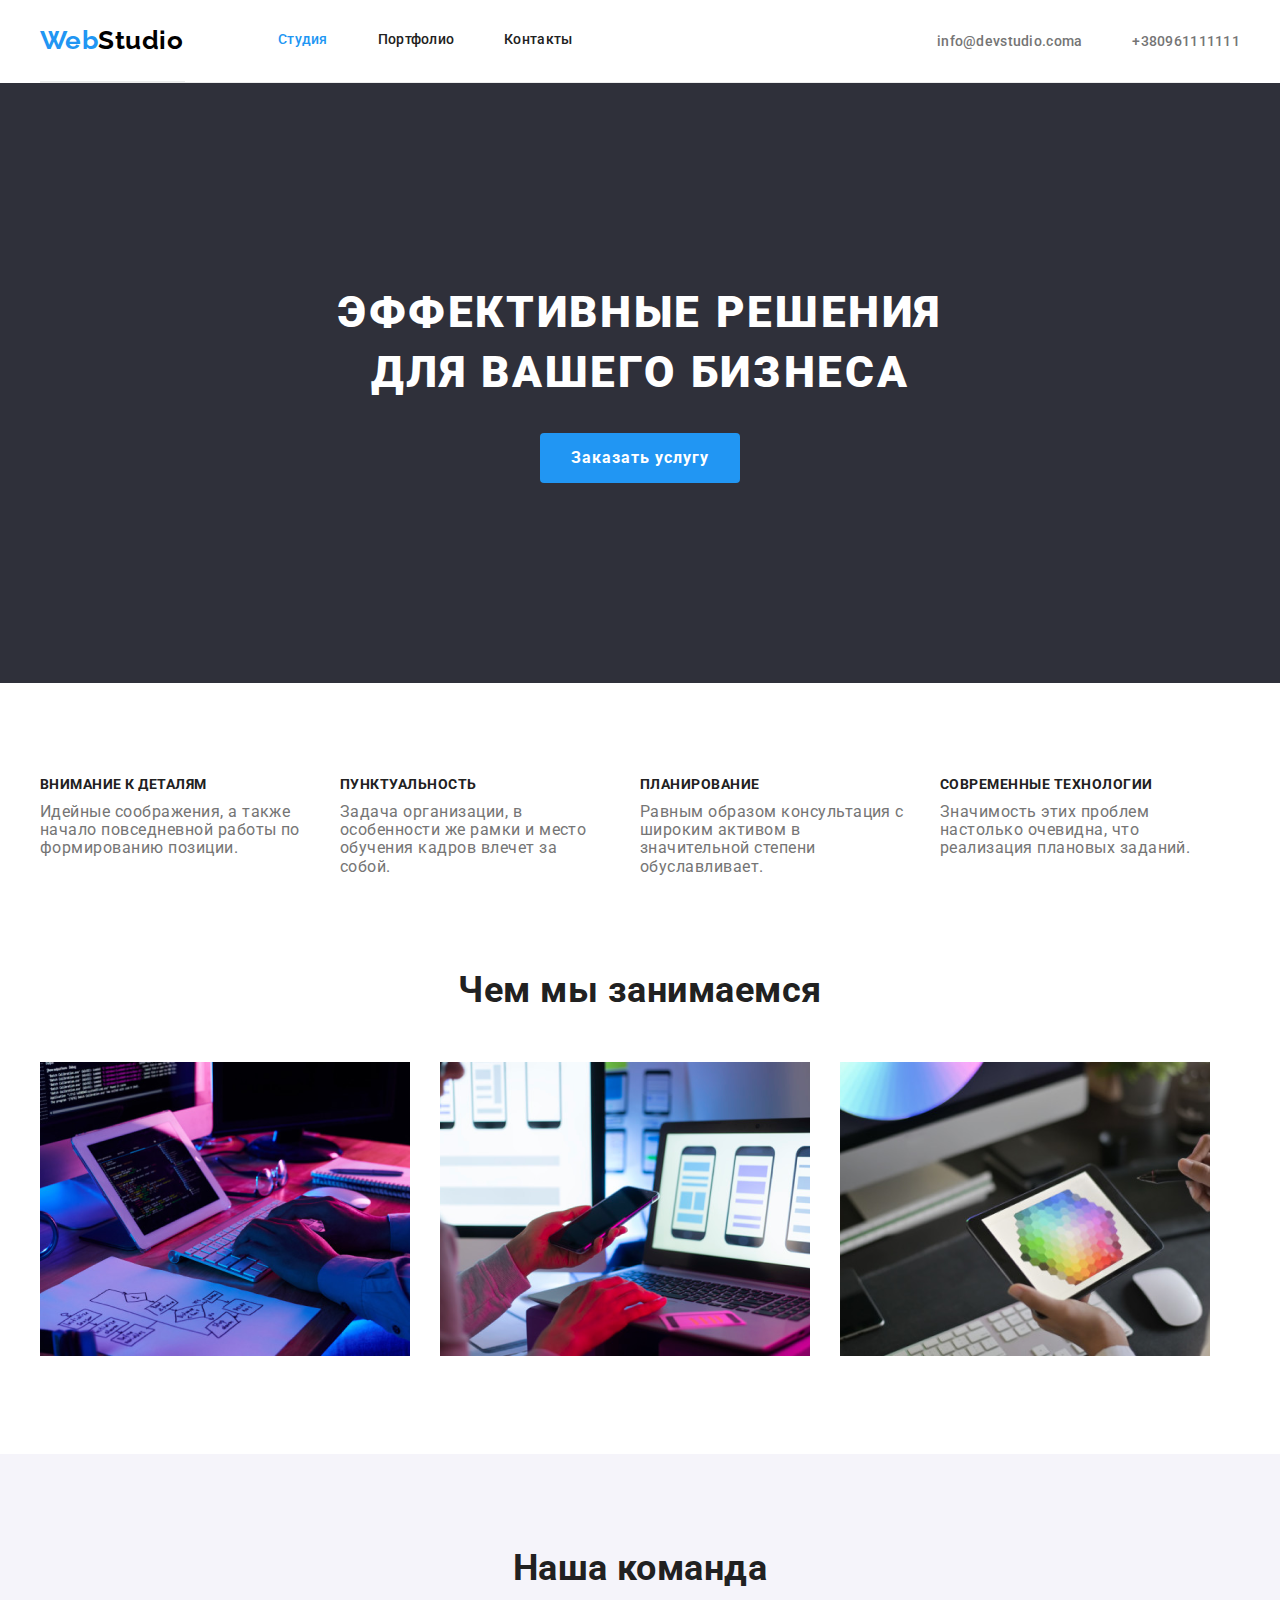
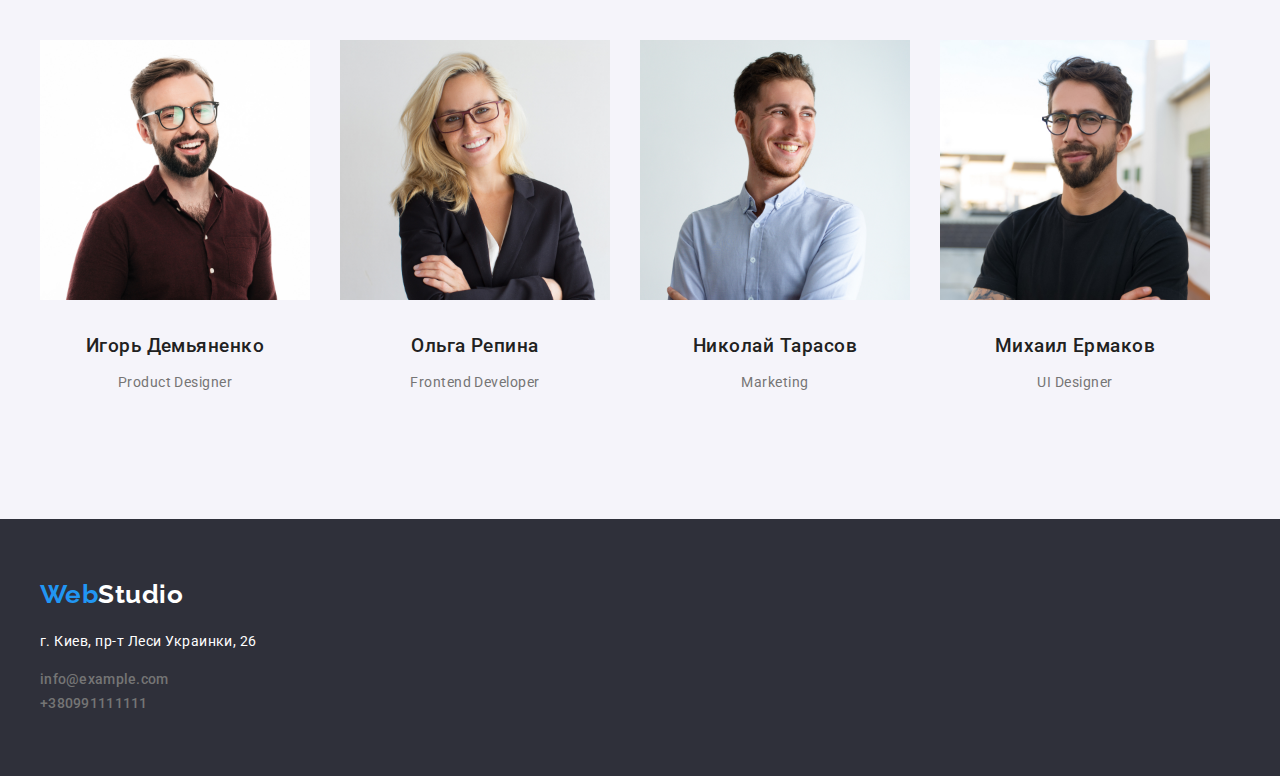
==== commit 11d8596e: "делает последние исправления" ====
--- a/index.html
+++ b/index.html
@@ -21,17 +21,15 @@
     <nav class="list">
       <a class="logo header" href="./index.html">Web<span class="logo-studio-black">Studio</span></a>
         <ul class="list-nav flex">
-          <li class="item"><a class="current" href="./portfolio.html">Студия</a></li>
-          <li class="item"><a href="./portfolio.html" class="link">Портфолио</a></li>
-          <li class="item"><a href="" class="link">Контакты</a></li>
+          <li class="item-nav"><a class="current" href="./portfolio.html">Студия</a></li>
+          <li class="item-nav"><a href="./portfolio.html" class="link">Портфолио</a></li>
+          <li class="item-nav"><a href="" class="link">Контакты</a></li>
         </ul>
     </nav>
-        <div class="contact-item">
         <ul class="contact-nav flex">
-          <li class="item"><a href="mailto:info@devstudio.coma" class="link">info@devstudio.coma</a></li>
-          <li class="item"><a href="tel:+380961111111" class="link">+380961111111</a></li>
+          <li class="item-nav"><a href="mailto:info@devstudio.coma" class="link">info@devstudio.coma</a></li>
+          <li class="item-nav"><a href="tel:+380961111111" class="link">+380961111111</a></li>
         </ul>
-        </div>
     </div>
   </header>
     <!--Первая секция. Эффективные решения-->
@@ -98,23 +96,31 @@
 				<ul class="ul-command">
 						<li class="link-command">
           		<img class="img-command"src="imeges/img.jpg" alt="Designer" width="270">
-							<h3 class="title-name">Игорь Демьяненко</h3>
+							<div class="command-box">
+              <h3 class="title-name">Игорь Демьяненко</h3>
               <p class="list-name">Product Designer</p>
+              </div>
 						</li>
 						<li class="link-command">
               <img class="img-command"src="imeges/img(1).jpg" alt="Frontend" width="270">
+              <div class="command-box">
               <h3 class="title-name">Ольга Репина</h3>
               <p class="list-name">Frontend Developer</p>
+              </div>
 						</li>
 						<li class="link-command">
               <img class="img-command"src="imeges/img(2).jpg" alt="Marketing" width="270">
+              <div class="command-box">
               <h3 class="title-name">Николай Тарасов</h3>
               <p class="list-name">Marketing</p>
+              </div>
 						</li>
 						<li class="link-command">
               <img class="img-command"src="imeges/img(3).jpg" alt="Designer" width="270">
+              <div class="command-box">
               <h3 class="title-name">Михаил Ермаков</h3>
               <p class="list-name">UI Designer</p>
+              </div>
 						</li>
 				</ul>
       </div>
--- a/css/styles.css
+++ b/css/styles.css
@@ -27,8 +27,8 @@
 h3,
 h4,
 h5,
-h6,
-p {
+h6
+ {
   margin-top: 0%;
   margin-bottom: 0%;
 }
@@ -71,8 +71,6 @@
 
 .container {
   width: 1200px;
-  padding-left: 15px;
-  padding-right: 15px;
   margin-left:  auto;
   margin-right: auto;
 }
@@ -93,12 +91,21 @@
 .main-list {
   display: flex;
   flex-wrap: nowrap;
-  
 }
 
 .main-list .item {
   width: 270px;
   margin-right: 30px;
+}
+
+.main-list .item:last-child {
+  margin-right: 0%;
+}
+
+.main-text {
+  display: inline-block;
+  width: 270px;
+
 }
 
 .contact-nav a {
@@ -110,14 +117,17 @@
   color: var(--main-text-color);
 }
 
-.contact-item {
-  display: flex;
-  margin-left: auto;
+.contact-nav .link {
   padding-top: 32px;
   padding-bottom: 32px;
 }
 
-.contact-nav .item +.item {
+.contact-nav.flex {
+  display: flex;
+  margin-left: auto;
+}
+
+.contact-nav .item-nav +.item-nav {
   margin-left: 50px;
 }
 
@@ -140,7 +150,7 @@
   max-width: 100%;
 }
 
-.list-nav .item +.item {
+.list-nav .item-nav +.item-nav {
   margin-left: 50px;
 } 
 
@@ -215,18 +225,23 @@
 
 
 .main-section {
-  width: 1200px;
   padding-top: 94px;
   padding-bottom: 94px;
-  margin-left: auto;
-  margin-right: auto;
+  padding-right: 15px;
+  padding-left: 15px;
   color: var(--main-text-color);
 
 } 
 
+.what-we-do {
+  padding-bottom: 94px;
+}
+
 
 
 .section-command {
+  padding-top: 94px;
+  padding-bottom: 94px;
   background-color: var(--button-color);
 
 }
@@ -236,14 +251,9 @@
   font-size: 36px;
   line-height: 1.166;
   text-align: center;
-  color: var(--title-color);
-}
- 
-.title-command {
-  padding-top: 94px;
-  padding-bottom: 50px;
-}
-
+  margin-bottom: 50px;
+  color: var(--title-color);
+}
 
 
 .link-gadget {
@@ -258,7 +268,6 @@
 .link-command {
   width: 270px;
   margin-right: 30px;
-  margin-bottom: 94px;
 }
 
 .link-command:last-child {
@@ -269,7 +278,6 @@
 }
 
 .main-title {
-  margin-top: 0%;
   margin-bottom: 10px;
 
   font-weight: 700;
@@ -374,23 +382,18 @@
 /*footer*/
 
 .footer-color {
-  background-color: var(--bg-color-section);
-  
-}
-
-
-.footer-list .logo {
-  display: block;
-  width: 145px;
-  padding-top: 60px;
-  margin-bottom: 20px;
-}
-
-/*.footer-color .container {
-  display: block;
   padding-top: 60px;
   padding-bottom: 60px;
-}*/
+  background-color: var(--bg-color-section);
+  
+}
+
+
+.footer-list .logo {
+  display: block;
+  width: 145px;
+  margin-bottom: 20px;
+}
 
 .contact-nav-color  {
   font-size: 14px;
@@ -399,18 +402,10 @@
   color: var(--bg-color);
 }
 
-/*.contakt-nav .link-footer {
-  display: block;
-  padding-top: 9px;
-  
-}*/
-
 
 .addres-footer {
   width: 231px;
   display: block;
-  padding-top: 9px;
-  padding-bottom: 60px;
 }
 
 
@@ -430,6 +425,8 @@
   width: 1200px;
   padding-top: 94px;
   padding-bottom: 94px;
+  padding-left: 15px;
+  padding-right: 15px;
   margin-left: auto;
   margin-right: auto;
 }
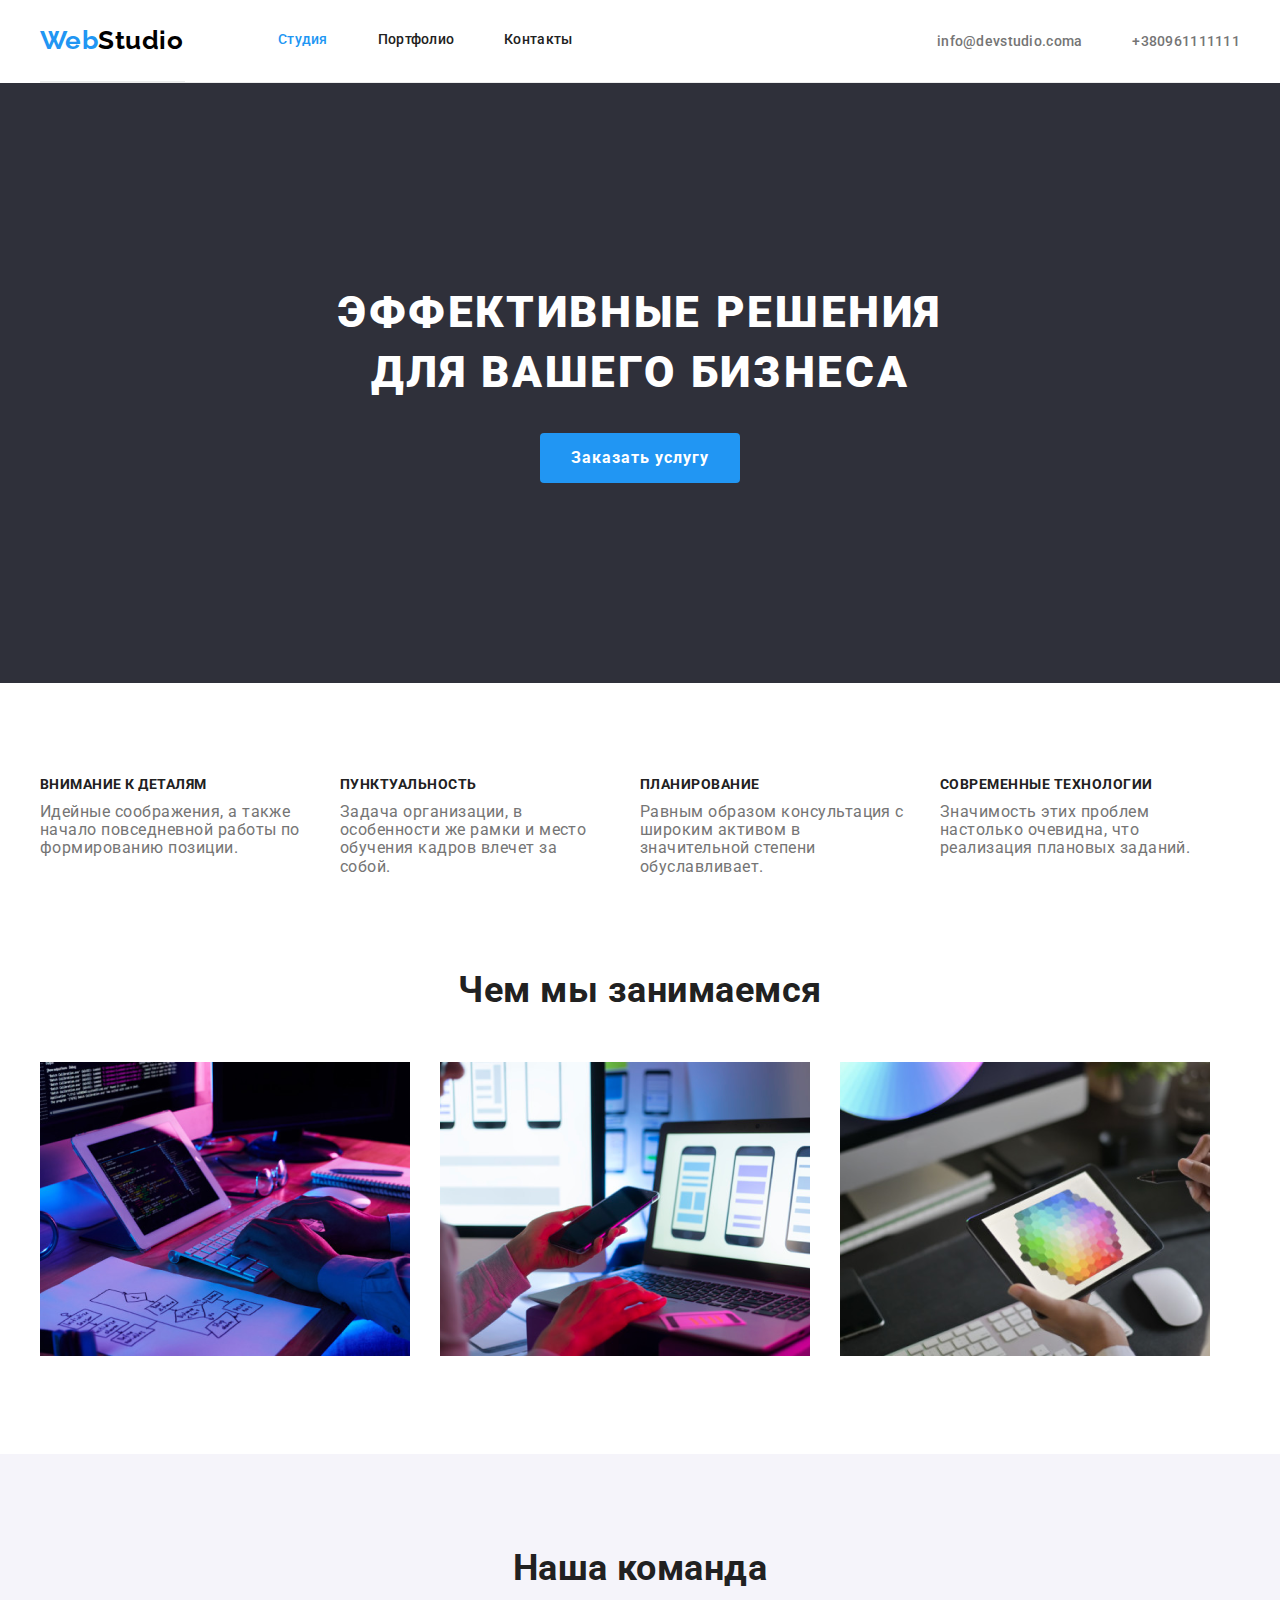
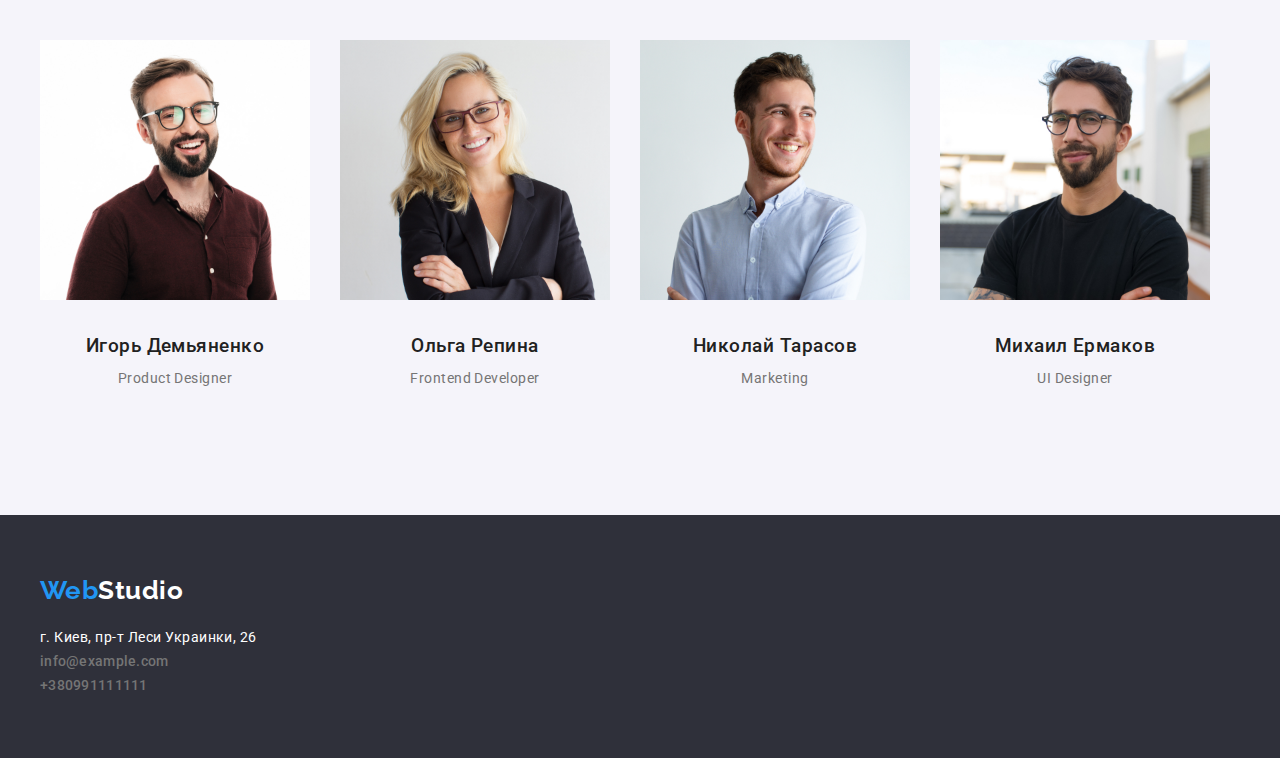
==== commit 656ceb60: "правит футер" ====
--- a/index.html
+++ b/index.html
@@ -132,7 +132,7 @@
       <a class="logo" href="./index.html" >Web<span class="logo-studio-white">Studio</span></a>
         <div class="addres-footer">
         <address class="contact-nav-color">
-          <p>г. Киев, пр-т Леси Украинки, 26</p>
+          <p class="address-nav">г. Киев, пр-т Леси Украинки, 26</p>
           <ul class="contact-nav footer">
             <li class="link-footer"><a href="mailto:info@example.com">info@example.com</a></li>
             <li class="link-footer"><a href="tel:+380991111111">+380991111111</a></li>
--- a/css/styles.css
+++ b/css/styles.css
@@ -27,7 +27,8 @@
 h3,
 h4,
 h5,
-h6
+h6,
+p
  {
   margin-top: 0%;
   margin-bottom: 0%;
